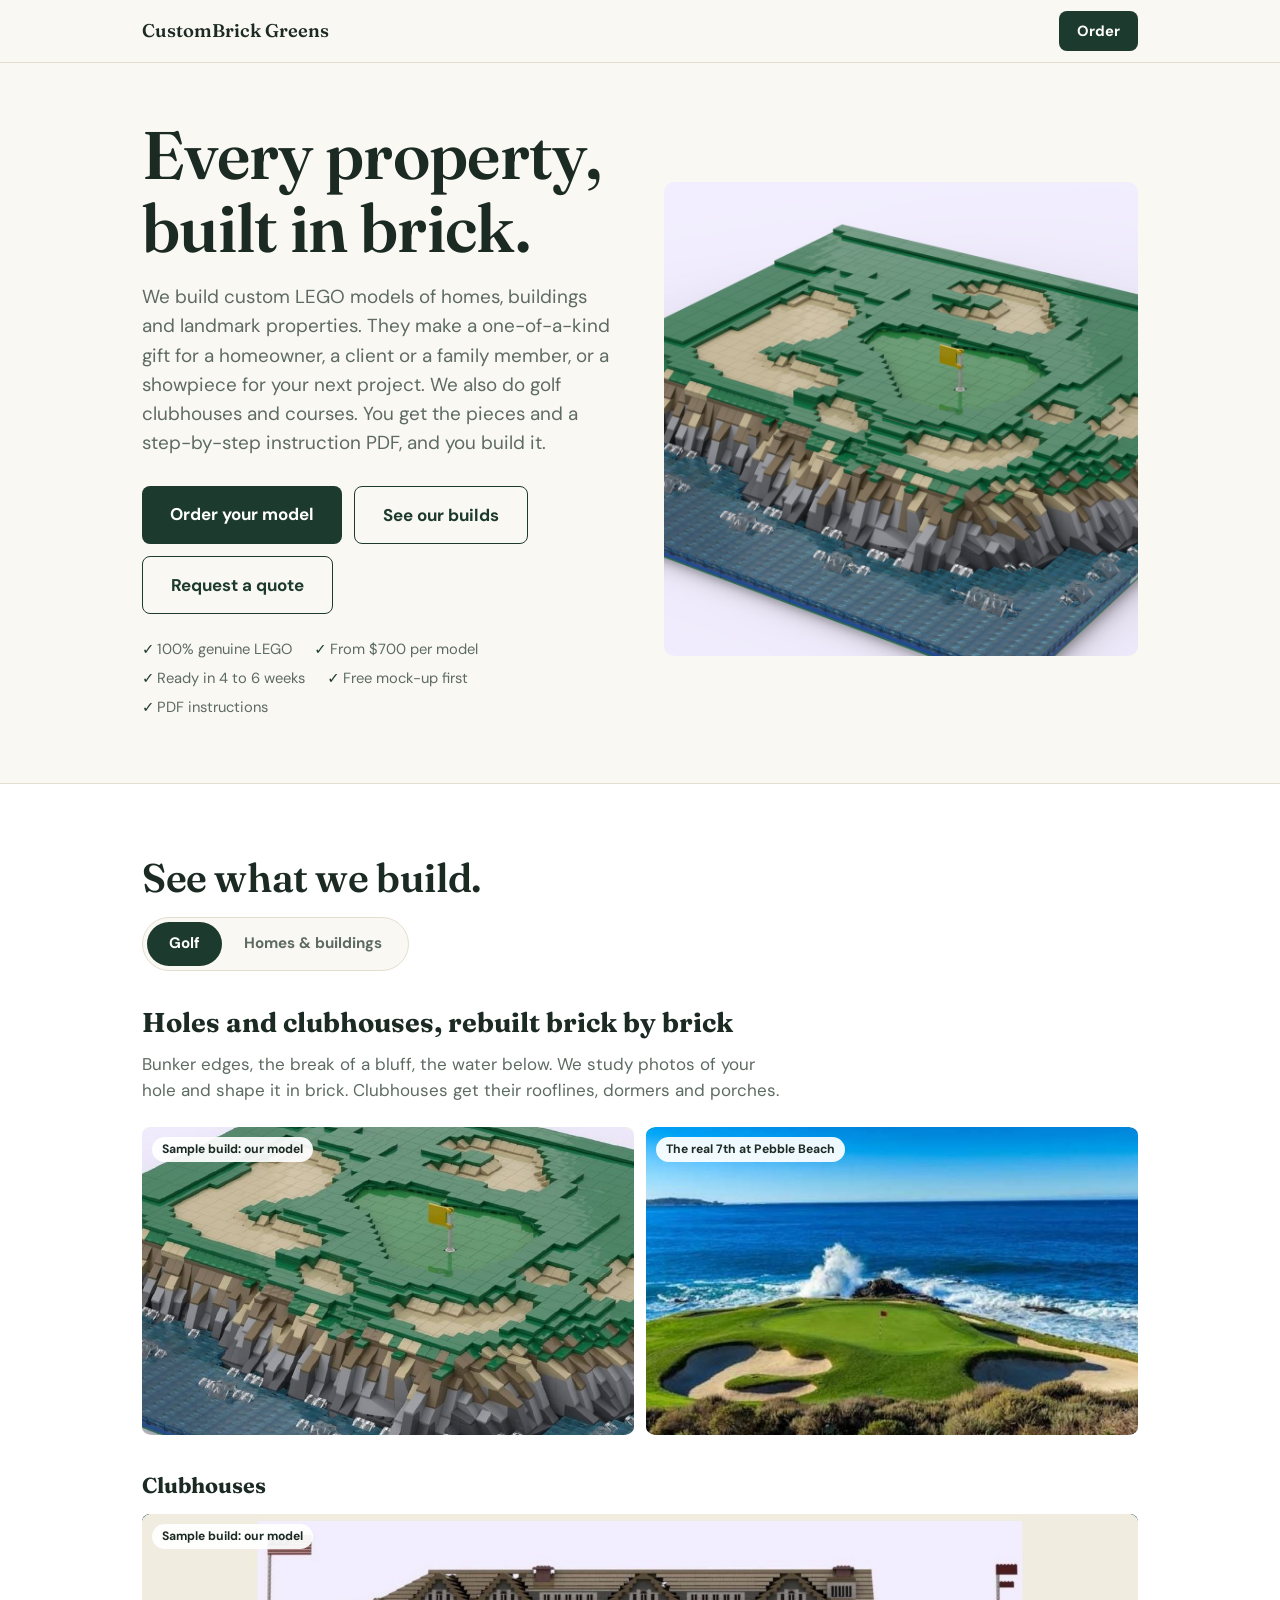
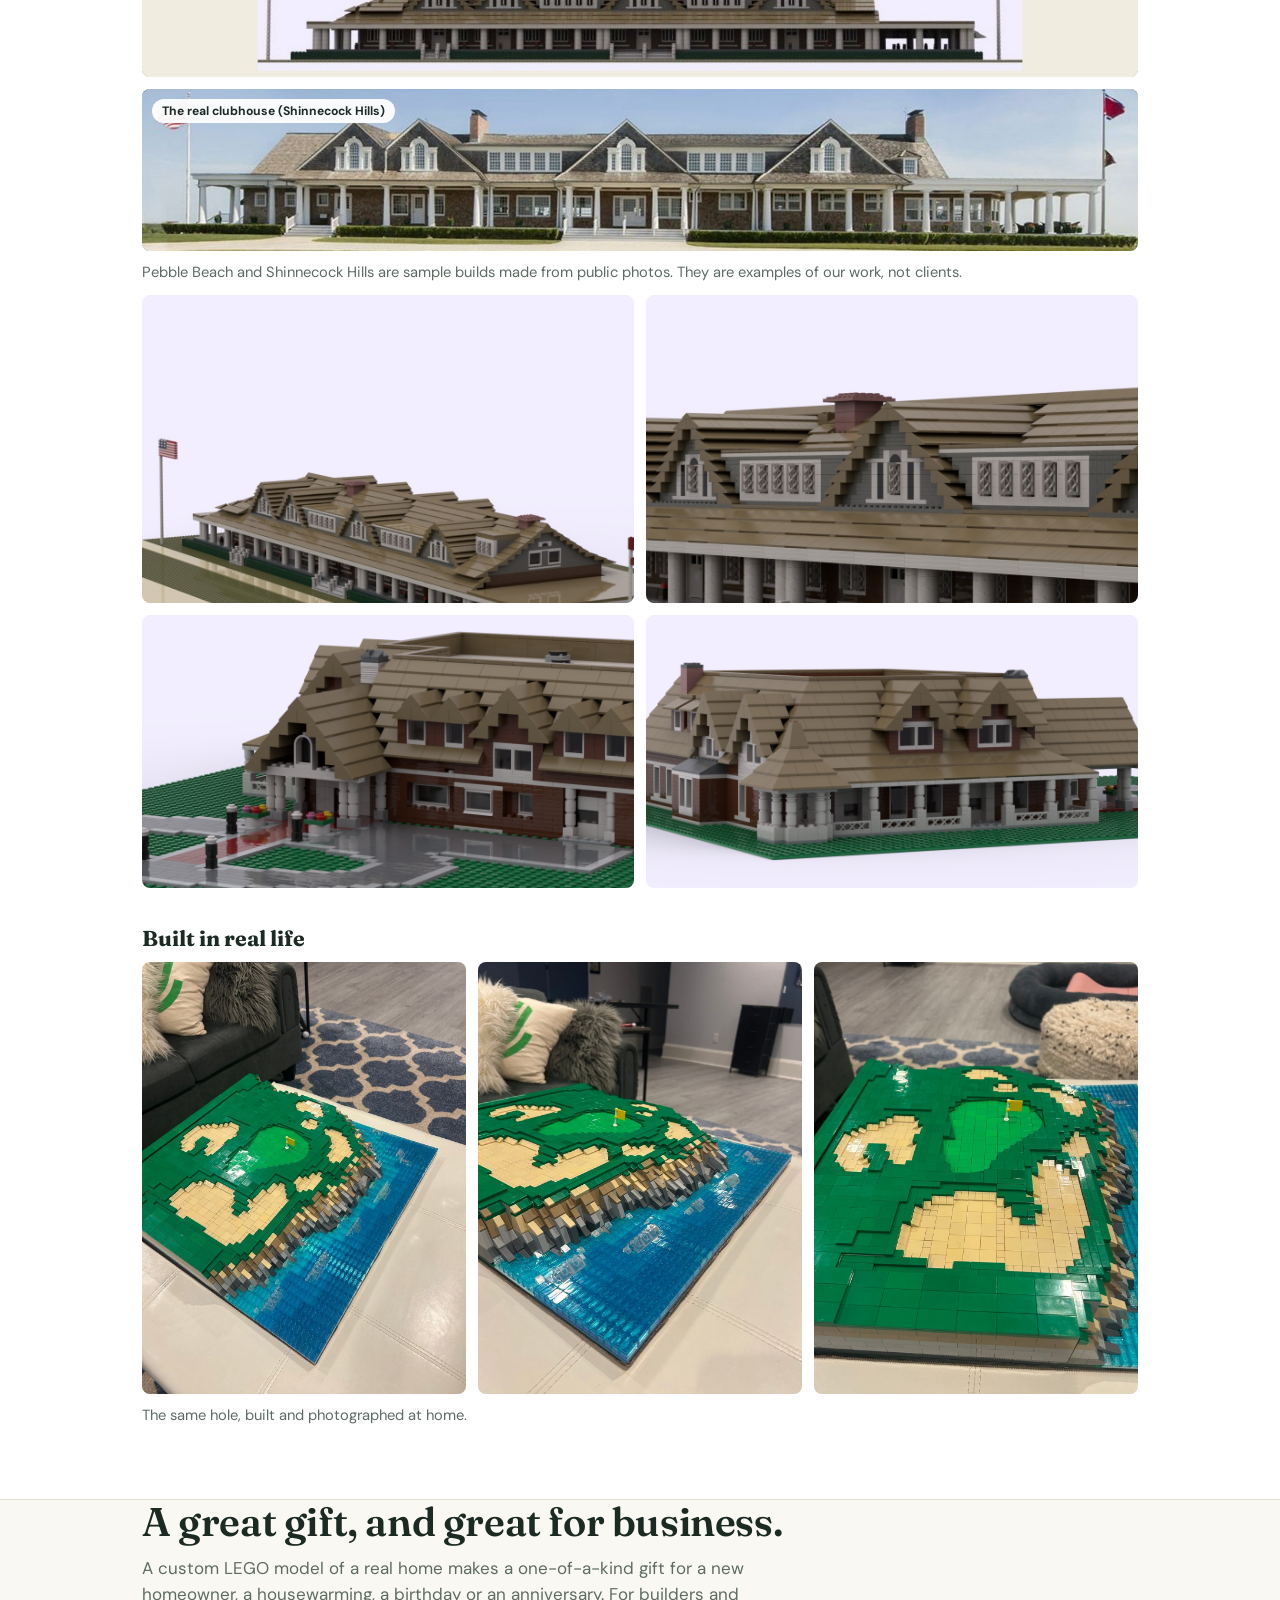
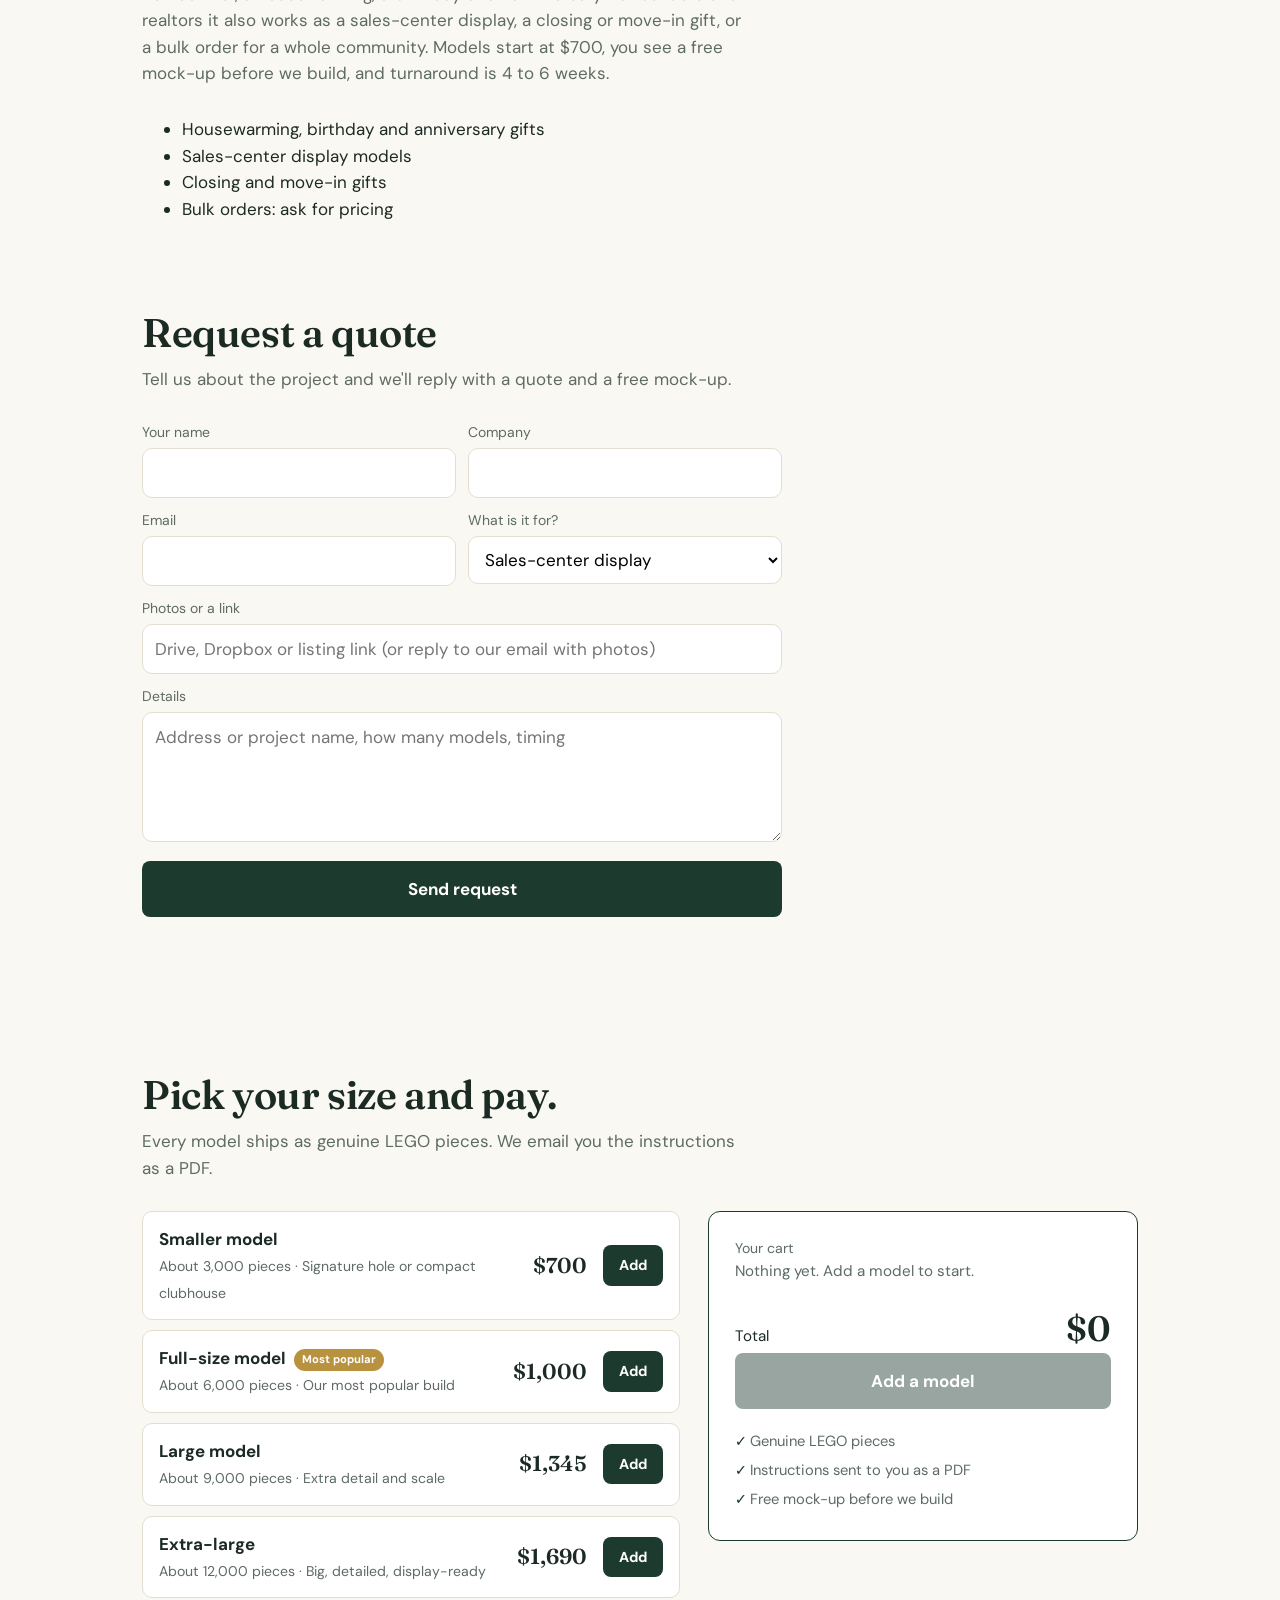
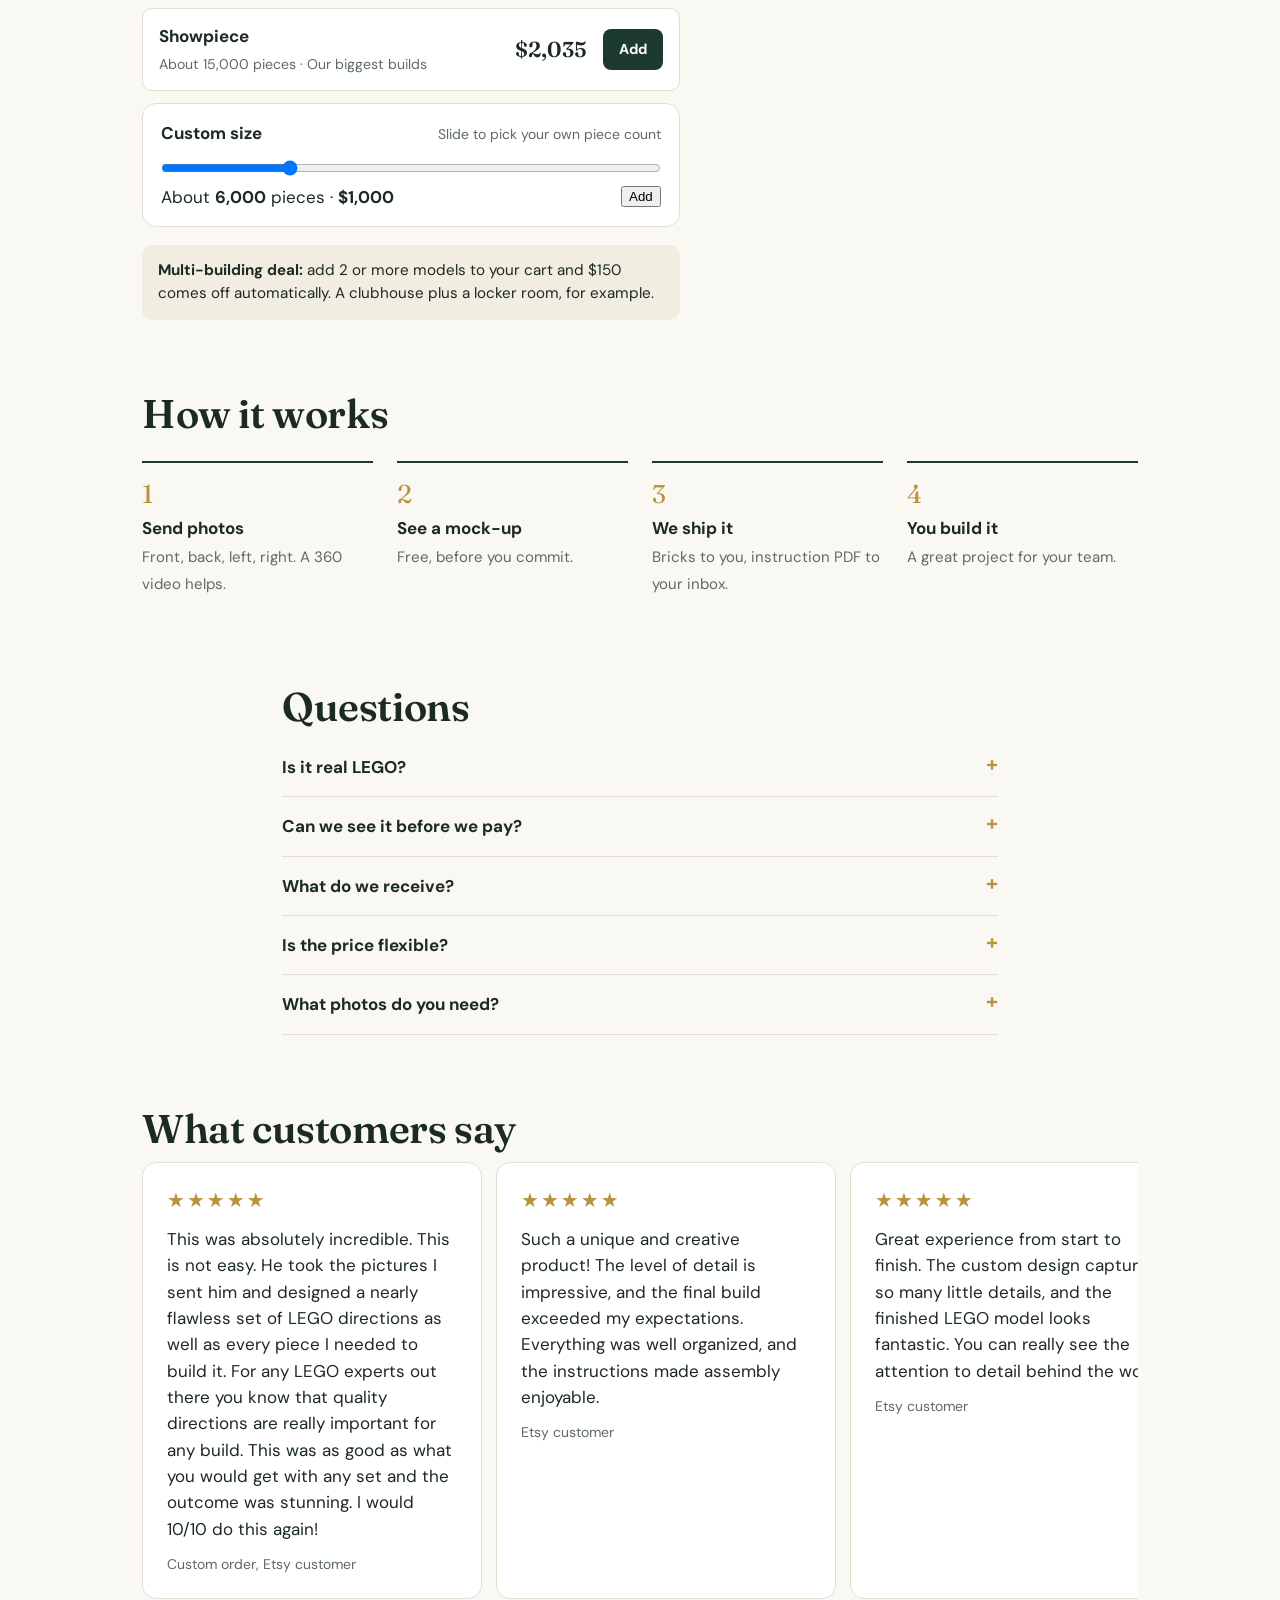
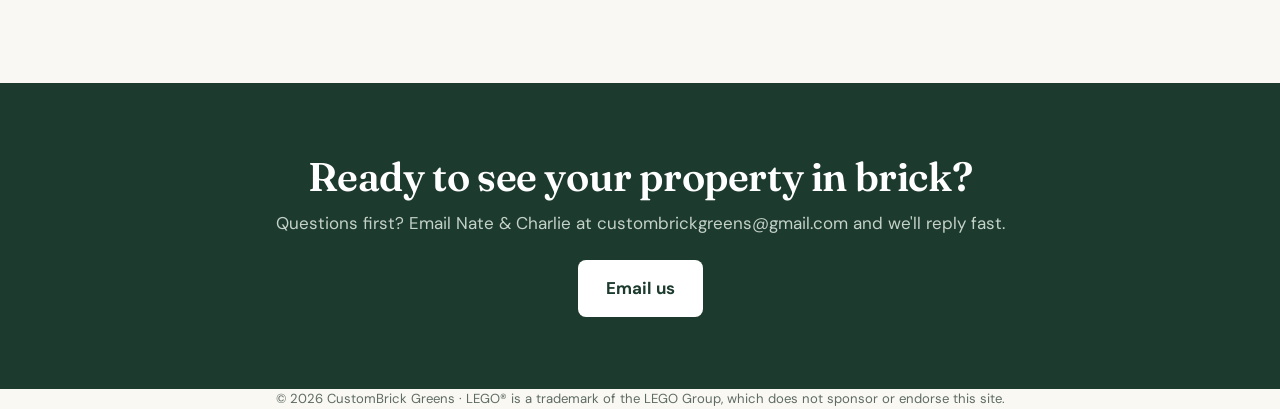
==== index.html @ a7ac0183 "Change reviews section layout from grid to flex" ====
<!DOCTYPE html>
<html lang="en">
<head>
<meta charset="utf-8">
<meta name="viewport" content="width=device-width, initial-scale=1">
<title>CustomBrick Greens | Custom LEGO models of homes, buildings and properties</title>
<meta name="description" content="Custom LEGO models of homes, buildings and clubhouses, a one-of-a-kind gift, and a standout for realtors, builders and clubs. Genuine LEGO, instruction PDF included, free mock-up first.">
<link rel="preconnect" href="https://fonts.googleapis.com">
<link rel="preconnect" href="https://fonts.gstatic.com" crossorigin>
<link href="https://fonts.googleapis.com/css2?family=DM+Sans:wght@400;500;700&family=Fraunces:opsz,wght@9..144,500;9..144,600&display=swap" rel="stylesheet">
<link rel="stylesheet" href="style.css">
</head>
<body>
<div id="deal"></div>

<header>
  <div class="wrap bar">
    <a class="logo" href="#" id="brand">CustomBrick Greens</a>
    <a class="btn" href="#order">Order</a>
  </div>
</header>

<section class="hero">
  <div class="wrap grid">
    <div>
      <h1>Every property, built in brick.</h1>
      <p>We build custom LEGO models of homes, buildings and landmark properties. They make a one-of-a-kind gift for a homeowner, a client or a family member, or a showpiece for your next project. We also do golf clubhouses and courses. You get the pieces and a step-by-step instruction PDF, and you build it.</p>
      <div class="row">
        <a class="btn" href="#order">Order your model</a>
        <a class="btn line" href="#work">See our builds</a>
        <a class="btn line" href="#quote">Request a quote</a>
      </div>
      <div class="checks"><span>100% genuine LEGO</span><span>From $700 per model</span><span>Ready in 4 to 6 weeks</span><span>Free mock-up first</span><span>PDF instructions</span></div>
    </div>
    <img src="pebble-7th-hero.jpg" alt="LEGO model of a coastal golf hole with bunkers, cliffs and ocean">
  </div>
</section>

<section class="work" id="work">
  <div class="wrap">
    <h2>See what we build.</h2>
    <div class="tabs" role="tablist">
      <button class="tab" role="tab" aria-selected="true" data-tab="golf">Golf</button>
      <button class="tab" role="tab" aria-selected="false" data-tab="homes">Homes &amp; buildings</button>
    </div>

    <div class="panel on" id="p-golf">
      <h3>Holes and clubhouses, rebuilt brick by brick</h3>
      <p class="lead">Bunker edges, the break of a bluff, the water below. We study photos of your hole and shape it in brick. Clubhouses get their rooflines, dormers and porches.</p>
      <div class="pair two">
        <figure><figcaption>Sample build: our model</figcaption><img src="pebble-7th-model.jpg" alt="Our LEGO model of the 7th hole at Pebble Beach"></figure>
        <figure><figcaption>The real 7th at Pebble Beach</figcaption><img src="pebble-7th-real.jpg" alt="The real 7th hole at Pebble Beach"></figure>
      </div>
      <h4 class="sub2">Clubhouses</h4>
      <div class="pair stack">
        <figure><figcaption>Sample build: our model</figcaption><img src="shinnecock-clubhouse-model.jpg" alt="Our LEGO model of the Shinnecock Hills clubhouse"></figure>
        <figure><figcaption>The real clubhouse (Shinnecock Hills)</figcaption><img src="shinnecock-clubhouse-real.jpg" alt="The real Shinnecock Hills clubhouse"></figure>
      </div>
      <p class="cap">Pebble Beach and Shinnecock Hills are sample builds made from public photos. They are examples of our work, not clients.</p>
      <div class="g2">
        <img src="clubhouse-model-1.jpg" alt="LEGO clubhouse model, angled view">
        <img src="clubhouse-model-closeup.jpg" alt="LEGO clubhouse model close-up of dormers and porch">
      </div>
      <div class="g2">
        <img src="canoe_brook1_3.png" alt="LEGO clubhouse model, front and entrance view" style="width:100%;height:auto;aspect-ratio:1080/600;object-fit:cover;object-position:50% 100%">
        <img src="canoe_brook1_2.png" alt="LEGO clubhouse model, side view with wraparound porch" style="width:100%;height:auto;aspect-ratio:1080/600;object-fit:cover;object-position:50% 87.5%">
      </div>
      <h4 class="sub2">Built in real life</h4>
      <div class="g3">
        <img src="golf-1.jpg" alt="The finished golf hole model, overhead view">
        <img src="golf-2.jpg" alt="The finished golf hole model, low angle over the cliffs and water">
        <img src="golf-3.jpg" alt="The finished golf hole model, looking over the green and bunkers">
      </div>
      <p class="cap">The same hole, built and photographed at home.</p>
    </div>

    <div class="panel" id="p-homes">
      <h3>The house, down to the shutters</h3>
      <p class="lead">Send photos of any real building: a family home, a lake house, an office. We match the roofline, the windows, the steps and the driveway.</p>
      <img class="wide" src="home-colonial-compare.jpg" alt="A real house on the left blending into our LEGO model of it on the right">
      <p class="cap">Real house on the left, our LEGO model on the right.</p>
      <div class="g2" style="margin-top:14px">
        <img src="house-render-1.jpg" alt="Design of a LEGO house" style="aspect-ratio:1/1">
        <img src="house-render-2.jpg" alt="Design of a LEGO house, front view" style="aspect-ratio:1/1">
      </div>
      <div class="pair" style="margin-top:12px"><figure><figcaption>Design vs. the real building</figcaption><img src="building-render-vs-real.jpg" alt="LEGO design of a brick building next to the real building" style="background:#fff"></figure></div>
      <h4 class="sub2">Finished builds</h4>
      <div class="g3">
        <img src="home-build-1.jpg" alt="Finished LEGO house model on a green baseplate">
        <img src="home-build-2.jpg" alt="LEGO house model from the driveway side">
        <img src="home-shingle-model.jpg" alt="Close-up of a LEGO house model with garage, stairs and railings" style="object-position:center 30%">
      </div>
      <p class="cap">Stairs, railings, garage doors, even the driveway.</p>
    </div>
  </div>
</section>

<section id="pros" style="padding-top:0">
  <div class="wrap">
    <h2>A great gift, and great for business.</h2>
    <p class="sub">A custom LEGO model of a real home makes a one-of-a-kind gift for a new homeowner, a housewarming, a birthday or an anniversary. For builders and realtors it also works as a sales-center display, a closing or move-in gift, or a bulk order for a whole community. Models start at $700, you see a free mock-up before we build, and turnaround is 4 to 6 weeks.</p>
    <ul class="perks">
      <li>Housewarming, birthday and anniversary gifts</li>
      <li>Sales-center display models</li>
      <li>Closing and move-in gifts</li>
      <li>Bulk orders: ask for pricing</li>
    </ul>
  </div>
</section>

<section id="quote" style="padding-top:0">
  <style>
    #quoteForm{max-width:640px;display:grid;gap:12px}
    #quoteForm .qr{display:grid;grid-template-columns:1fr 1fr;gap:12px}
    @media(max-width:560px){#quoteForm .qr{grid-template-columns:1fr}}
    #quoteForm label{display:block;font-size:14px;color:var(--mute);margin-bottom:4px}
    #quoteForm input,#quoteForm select,#quoteForm textarea{width:100%;box-sizing:border-box;font:inherit;padding:11px 12px;border:1px solid var(--line);border-radius:10px;background:#fff}
    #qMsg{margin:0;font-size:15px}
  </style>
  <div class="wrap">
    <h2>Request a quote</h2>
    <p class="sub">Tell us about the project and we'll reply with a quote and a free mock-up.</p>
    <form id="quoteForm">
      <input type="text" name="_honey" style="display:none" tabindex="-1" autocomplete="off">
      <div class="qr">
        <div><label for="qn">Your name</label><input id="qn" name="Name" required></div>
        <div><label for="qc">Company</label><input id="qc" name="Company"></div>
      </div>
      <div class="qr">
        <div><label for="qe">Email</label><input id="qe" name="Email" type="email" required></div>
        <div><label for="qu">What is it for?</label><select id="qu" name="Use"><option>Sales-center display</option><option>Closing or move-in gift</option><option>Bulk order</option><option>Gift</option><option>Other</option></select></div>
      </div>
      <div><label for="qp">Photos or a link</label><input id="qp" name="Photos or link" placeholder="Drive, Dropbox or listing link (or reply to our email with photos)"></div>
      <div><label for="qd">Details</label><textarea id="qd" name="Details" rows="4" placeholder="Address or project name, how many models, timing"></textarea></div>
      <button class="btn" type="submit" id="qBtn">Send request</button>
      <p id="qMsg" role="status"></p>
    </form>
  </div>
</section>

<section id="order">
  <div class="wrap">
    <h2>Pick your size and pay.</h2>
    <p class="sub">Every model ships as genuine LEGO pieces. We email you the instructions as a PDF.</p>
    <div class="order">
      <div>
        <div class="opts" id="opts"></div>
        <div id="customBox" style="display:none;margin-top:12px;border:1px solid var(--line);border-radius:14px;padding:16px 18px;background:#fff">
          <div style="display:flex;justify-content:space-between;align-items:baseline;gap:10px;flex-wrap:wrap"><b>Custom size</b><span style="color:var(--mute);font-size:14px">Slide to pick your own piece count</span></div>
          <input type="range" id="cRange" aria-label="Custom piece count" style="width:100%;margin:14px 0 6px">
          <div style="display:flex;justify-content:space-between;align-items:center;gap:10px;flex-wrap:wrap">
            <span>About <b id="cPcs"></b> pieces &middot; <b id="cPrice"></b></span>
            <button class="add" id="cAdd" data-add="0" type="button">Add</button>
          </div>
        </div>
        <noscript><p class="sub">Models start at $700 with a 4 to 6 week turnaround. <a href="#quote">Request a quote</a> or email custombrickgreens@gmail.com.</p></noscript>
        <div class="bundle" id="bundleNote"></div>
      </div>
      <div class="sum" id="cartPanel">
        <div class="lbl">Your cart</div>
        <p class="empty" id="empty">Nothing yet. Add a model to start.</p>
        <ul class="items" id="items"></ul>
        <div id="lines"></div>
        <div class="cl" style="margin-top:10px;align-items:baseline"><span>Total</span><span class="tot" id="sTot" style="margin:0">$0</span></div>
        <div class="nudge" id="nudge"></div>
        <a class="btn off" id="payBtn" href="#">Add a model</a>
        <ul class="perks">
          <li>Genuine LEGO pieces</li>
          <li>Instructions sent to you as a PDF</li>
          <li>Free mock-up before we build</li>
        </ul>
        <p class="invoice" id="invoice" style="display:none">Already have a quote from us? <a id="invLink" href="#">Pay your invoice</a></p>
      </div>
    </div>
  </div>
</section>

<section style="padding-top:0">
  <div class="wrap">
    <h2>How it works</h2>
    <ol class="steps">
      <li><b>Send photos</b><span>Front, back, left, right. A 360 video helps.</span></li>
      <li><b>See a mock-up</b><span>Free, before you commit.</span></li>
      <li><b>We ship it</b><span>Bricks to you, instruction PDF to your inbox.</span></li>
      <li><b>You build it</b><span>A great project for your team.</span></li>
    </ol>
  </div>
</section>

<section style="padding-top:0">
  <div class="wrap faq">
    <h2 style="margin-bottom:10px">Questions</h2>
    <details><summary>Is it real LEGO?</summary><p>Yes. All of our bricks are real, genuine LEGO.</p></details>
    <details><summary>Can we see it before we pay?</summary><p>Yes. Send us photos of the building and we'll put together a mock-up so you know what the model will look like.</p></details>
    <details><summary>What do we receive?</summary><p>The pieces, shipped to you, and a step-by-step instruction PDF sent to your email. Your team builds it. We're happy to send a sample instruction PDF first.</p></details>
    <details><summary>Is the price flexible?</summary><p>Somewhat. If you have a budget or want more than one building, just ask and we'll work with you.</p></details>
    <details><summary>What photos do you need?</summary><p>The building from the front, back, left and right, plus any other angles you like. A 360 video walking around the outside is great too.</p></details>
  </div>
</section>

<section id="reviews" style="padding-top:0;display:none">
  <div class="wrap">
    <div id="revs" style="display:flex;gap:14px;overflow-x:auto;scroll-snap-type:x mandatory;padding-bottom:12px;-webkit-overflow-scrolling:touch"></div>
  </div>
</section>

<section class="cta">
  <div class="wrap">
    <h2>Ready to see your property in brick?</h2>
    <p>Questions first? Email Nate &amp; Charlie at custombrickgreens@gmail.com and we'll reply fast.</p>
    <a class="btn" id="mailBtn" href="mailto:custombrickgreens@gmail.com?subject=Question%20about%20a%20model">Email us</a>
  </div>
</section>

<footer class="wrap">&copy; <span id="yr"></span> CustomBrick Greens &middot; LEGO&reg; is a trademark of the LEGO Group, which does not sponsor or endorse this site.</footer>

<div id="lb"><img alt=""></div>
<div id="mbar"><span id="mTxt"></span><a class="btn" href="#cartPanel">View cart</a></div>
<script src="config.js"></script>
<script>
(function(){
  var $=function(s){return document.querySelector(s)};
  var money=function(n){return "$"+n.toLocaleString("en-US")};
  $("#yr").textContent=new Date().getFullYear();
  $("#brand").textContent=CONFIG.brand;
  if(CONFIG.deal&&CONFIG.deal.enabled){var d=$("#deal");d.textContent=CONFIG.deal.text;d.style.display="block"}

  var mail=function(subject,body){
    return "mailto:"+CONFIG.email+"?cc="+encodeURIComponent(CONFIG.emailCc)+"&subject="+encodeURIComponent(subject)+"&body="+encodeURIComponent(body||"");
  };
  if(CONFIG.invoiceLink){$("#invoice").style.display="block";$("#invLink").href=CONFIG.invoiceLink}

  var cart=[];
  try{cart=JSON.parse(localStorage.getItem('bbgm_cart')||'[]').filter(function(i){return CONFIG.sizes[i]})}catch(e){cart=[]}
  var opts=$("#opts");
  opts.innerHTML=CONFIG.sizes.map(function(s,i){
    if(s.custom)return "";
    var p=s.salePrice?'<s>'+money(s.price)+'</s>'+money(s.salePrice):money(s.price);
    return '<div class="opt"><span><b>'+s.name+(s.popular?'<span class="tag">Most popular</span>':'')+'</b><small>About '+s.pieces.toLocaleString()+' pieces &middot; '+s.note+'</small></span><span class="p">'+p+'</span><button class="add" data-add="'+i+'">Add</button></div>';
  }).join("");

  var B=CONFIG.bundle||{enabled:false};
  $("#bundleNote").innerHTML=B.enabled?'<b>'+B.label+':</b> add '+B.minItems+' or more models to your cart and '+money(B.amountOff)+' comes off automatically. A clubhouse plus a locker room, for example.':'';
  if(!B.enabled)$("#bundleNote").style.display="none";

  function price(s){return s.salePrice||s.price}
  function calc(){
    var sub=0;cart.forEach(function(i){sub+=price(CONFIG.sizes[i])});
    var off=(B.enabled&&cart.length>=B.minItems)?B.amountOff:0;
    return {sub:sub,off:off,total:Math.max(sub-off,0)};
  }
  function render(){
    var c=calc(),n=cart.length;
    $("#empty").style.display=n?"none":"block";
    $("#items").innerHTML=cart.map(function(i,k){
      var s=CONFIG.sizes[i];
      return '<li><span>'+s.name+' <small style="color:var(--mute)">('+s.pieces.toLocaleString()+' pcs)</small></span><span>'+money(price(s))+' <button class="x" data-rm="'+k+'" aria-label="Remove">&times;</button></span></li>';
    }).join("");
    $("#lines").innerHTML=c.off?'<div class="cl"><span>Subtotal</span><span>'+money(c.sub)+'</span></div><div class="cl off"><span>'+B.label+'</span><span>&minus;'+money(c.off)+'</span></div>':"";
    $("#sTot").textContent=money(c.total);
    $("#mTxt").innerHTML=n+" item"+(n>1?"s":"")+" &middot; <b>"+money(c.total)+"</b>";
    $("#mbar").className=n?"show":"";
    var nu=$("#nudge");
    if(!B.enabled||!n){nu.style.display="none"}
    else{nu.style.display="block";
      if(c.off){nu.className="nudge on";nu.textContent="Deal applied: you save "+money(c.off)+"."}
      else{nu.className="nudge";nu.textContent="Add one more model and save "+money(B.amountOff)+"."}
    }
    try{localStorage.setItem('bbgm_cart',JSON.stringify(cart))}catch(e){}
    var b=$("#payBtn");
    if(!n){b.className="btn off";b.textContent="Add a model";b.href="#";return}
    b.className="btn";b.href="checkout.html";b.textContent="Checkout \u00b7 "+money(c.total);
  }
  document.addEventListener("click",function(e){
    var t=e.target.closest("[data-tab]");
    if(t){
      document.querySelectorAll(".tab").forEach(function(x){x.setAttribute("aria-selected",x===t?"true":"false")});
      document.querySelectorAll(".panel").forEach(function(p){p.classList.toggle("on",p.id==="p-"+t.getAttribute("data-tab"))});
    }
    var im=e.target.closest(".work img");
    if(im){var lb=$("#lb");lb.firstElementChild.src=im.src;lb.style.display="flex"}
    if(e.target.closest("#lb")){$("#lb").style.display="none"}
  });
  document.addEventListener("click",function(e){
    var a=e.target.closest("[data-add]"),r=e.target.closest("[data-rm]");
    if(a){cart.push(+a.getAttribute("data-add"));render()}
    if(r){cart.splice(+r.getAttribute("data-rm"),1);render()}
  });
  render();
  (function(){
    var R=CONFIG.reviews||[];if(!R.length)return;
    var esc=function(s){return String(s).replace(/&/g,"&amp;").replace(/</g,"&lt;")};
    $("#revs").innerHTML=R.map(function(r){
      return '<figure style="flex:0 0 min(340px,85%);scroll-snap-align:start;margin:0;background:#fff;border:1px solid var(--line);border-radius:14px;padding:22px 24px">'+
        '<div aria-label="'+r.stars+' out of 5 stars" style="color:var(--gold);letter-spacing:2px;font-size:20px">'+"\u2605".repeat(r.stars)+"\u2606".repeat(5-r.stars)+'</div>'+
        '<blockquote style="margin:10px 0 12px;font-size:17px;line-height:1.55">'+esc(r.text)+'</blockquote>'+
        '<figcaption style="color:var(--mute);font-size:14px">'+esc(r.who||"Customer")+'</figcaption></figure>'}).join("");
    $("#reviews .wrap").insertAdjacentHTML("afterbegin","<h2>What customers say</h2>");
    $("#reviews").style.display="block";
  })();
})();
</script>
<script>
(function(){
  var box=document.getElementById("customBox");if(!box||!CONFIG.addCustom)return;
  var r=document.getElementById("cRange"),c=CONFIG.custom;
  r.min=c.min;r.max=c.max;r.step=c.step;r.value=6000;
  function show(){var p=+r.value;document.getElementById("cPcs").textContent=p.toLocaleString("en-US");document.getElementById("cPrice").textContent="$"+CONFIG.customPrice(p).toLocaleString("en-US")}
  r.addEventListener("input",show);show();box.style.display="block";
  document.getElementById("cAdd").addEventListener("click",function(){this.setAttribute("data-add",CONFIG.addCustom(+r.value))});
})();
</script>
<script>
(function(){
  var f=document.getElementById("quoteForm");if(!f)return;
  var b=document.getElementById("qBtn"),m=document.getElementById("qMsg"),MAIL="custombrickgreens@gmail.com";
  f.addEventListener("submit",function(e){
    e.preventDefault();
    var fd=new FormData(f);if(fd.get("_honey"))return;fd.delete("_honey");
    var o={access_key:CONFIG.formKey,from_name:"CustomBrick Greens quote request",subject:"Quote request: "+(fd.get("Company")||fd.get("Name"))};
    fd.forEach(function(val,k){o[k]=val});
    var fail=function(){m.innerHTML='We could not send that automatically. Please email <a href="mailto:'+MAIL+'">'+MAIL+'</a> instead.';b.disabled=false;b.textContent="Send request"};
    b.disabled=true;b.textContent="Sending...";m.textContent="";
    if(!CONFIG.formKey){fail();return}
    fetch("https://api.web3forms.com/submit",{method:"POST",headers:{"Content-Type":"application/json",Accept:"application/json"},body:JSON.stringify(o)})
      .then(function(r){return r.json()})
      .then(function(d){if(d&&d.success===true){f.reset();b.disabled=false;b.textContent="Send request";m.textContent="Thanks. We got your request and will reply soon. Please check your spam or junk folder in case our reply lands there."}else fail()})
      .catch(fail);
  });
})();
</script>
</body>
</html>
---- style.css ----
:root{--green:#1d3a2e;--ink:#1c2a24;--mute:#5d6b63;--bg:#faf8f3;--line:#e4ded0;--gold:#b8923f}
*{box-sizing:border-box}
html{scroll-behavior:smooth}
body{margin:0;font-family:'DM Sans',system-ui,sans-serif;color:var(--ink);background:var(--bg);line-height:1.55;font-size:17px}
h1,h2{font-family:'Fraunces',Georgia,serif;font-weight:600;line-height:1.08;margin:0;letter-spacing:-.01em}
img{max-width:100%;display:block}
.wrap{max-width:1040px;margin:0 auto;padding:0 22px}
.btn{display:inline-block;background:var(--green);color:#fff;font:inherit;font-weight:700;padding:15px 28px;border-radius:8px;text-decoration:none;border:0;cursor:pointer;text-align:center}
.btn:hover{background:#102a1f}
.btn.line{background:transparent;color:var(--green);border:1.5px solid var(--green)}
.btn.line:hover{background:rgba(29,58,46,.06)}
section{padding:72px 0}
h2{font-size:clamp(1.8rem,4vw,2.5rem);margin-bottom:12px}
.sub{color:var(--mute);margin:0 0 30px;max-width:36em}

#deal{display:none;background:var(--green);color:#fff;text-align:center;padding:9px 14px;font-size:.92rem;font-weight:500}

header{border-bottom:1px solid var(--line);background:var(--bg)}
.bar{display:flex;align-items:center;justify-content:space-between;height:62px}
.logo{font-family:'Fraunces',serif;font-weight:600;font-size:1.15rem;text-decoration:none;color:var(--ink)}
.bar .btn{padding:9px 18px;font-size:.92rem}

/* hero */
.hero{padding:56px 0 64px}
.hero .grid{display:grid;grid-template-columns:1fr 1fr;gap:48px;align-items:center}
.hero h1{font-size:clamp(2.6rem,5.6vw,4.2rem);margin-bottom:18px}
.hero p{font-size:1.18rem;color:var(--mute);margin:0 0 28px;max-width:26em}
.hero .row{display:flex;gap:12px;flex-wrap:wrap}
.hero img{border-radius:10px;width:100%;aspect-ratio:1/1;object-fit:cover}
.checks{display:flex;gap:6px 22px;flex-wrap:wrap;margin-top:24px;font-size:.92rem;color:var(--mute)}
.checks span:before{content:"\2713\00a0";color:var(--green);font-weight:700}
@media(max-width:820px){.hero .grid{grid-template-columns:1fr;gap:30px}.hero img{aspect-ratio:4/3}}

/* work tabs */
.work{background:#fff;border-top:1px solid var(--line);border-bottom:1px solid var(--line)}
.tabs{display:inline-flex;background:var(--bg);border:1.5px solid var(--line);border-radius:999px;padding:4px;margin:6px 0 30px}
.tab{border:0;background:none;font:inherit;font-weight:700;font-size:.95rem;padding:10px 22px;border-radius:999px;cursor:pointer;color:var(--mute)}
.tab[aria-selected="true"]{background:var(--green);color:#fff}
.panel{display:none}.panel.on{display:block}
.panel h3{font-family:'Fraunces',serif;font-size:1.7rem;margin:0 0 8px}
.panel .lead{color:var(--mute);margin:0 0 24px;max-width:38em}
.g3{display:grid;grid-template-columns:repeat(3,1fr);gap:12px}
.g3 img{width:100%;aspect-ratio:3/4;object-fit:cover;border-radius:8px}
.g2{display:grid;grid-template-columns:1fr 1fr;gap:12px;margin-top:12px}
.g2 img{width:100%;aspect-ratio:16/10;object-fit:cover;border-radius:8px}
.wide{width:100%;border-radius:8px}
.pair{display:grid;gap:12px;margin-top:12px}
.pair.two{grid-template-columns:1fr 1fr}
.pair figure{margin:0;position:relative}
.pair img{width:100%;border-radius:8px;display:block}
.pair.two img{aspect-ratio:16/10;object-fit:cover}
.pair figcaption{position:absolute;left:10px;top:10px;background:rgba(255,255,255,.93);font-size:.76rem;font-weight:700;padding:3px 10px;border-radius:999px}
.pair.stack img{background:#f1ede1}
@media(max-width:700px){.pair.two{grid-template-columns:1fr}}
.sub2{margin:34px 0 6px;font-family:'Fraunces',serif;font-size:1.35rem}
.cap{margin:10px 0 0;color:var(--mute);font-size:.92rem}
@media(max-width:700px){.g3{grid-template-columns:1fr 1fr}.g3 img:nth-child(3){display:none}.g2{grid-template-columns:1fr}}
.work img{cursor:zoom-in}
#lb{position:fixed;inset:0;background:rgba(0,0,0,.88);display:none;align-items:center;justify-content:center;z-index:60;cursor:zoom-out;padding:18px}
#lb img{max-height:94vh;border-radius:8px}

/* order */
.order{display:grid;grid-template-columns:1.25fr 1fr;gap:28px;align-items:start}
@media(max-width:820px){.order{grid-template-columns:1fr}}
.opts{display:grid;gap:10px}
.opt{display:grid;grid-template-columns:1fr auto auto;gap:16px;align-items:center;background:#fff;border:1.5px solid var(--line);border-radius:10px;padding:14px 16px}
.opt .add{background:var(--green);color:#fff;border:0;border-radius:8px;font:inherit;font-weight:700;font-size:.9rem;padding:9px 16px;cursor:pointer}
.opt .add:hover{background:#102a1f}
@media(max-width:520px){.opt{grid-template-columns:1fr auto}.opt .add{grid-column:1/-1}}
.items{list-style:none;padding:0;margin:0 0 14px;display:grid;gap:8px}
.items li{display:flex;justify-content:space-between;gap:10px;align-items:center;font-size:.95rem;border-bottom:1px solid var(--line);padding-bottom:8px}
.items .x{background:none;border:0;color:var(--mute);cursor:pointer;font-size:1.1rem;padding:0 4px}
.items .x:hover{color:#a33}
.cl{display:flex;justify-content:space-between;font-size:.95rem;margin:4px 0}
.cl.off{color:#1b7a43;font-weight:700}
.empty{color:var(--mute);font-size:.95rem;margin:0 0 14px}
.nudge{background:#f1ede1;border-radius:8px;padding:10px 12px;font-size:.88rem;margin:12px 0}
.nudge.on{background:#e3f1e8;color:#14562f;font-weight:700}
.btn.off{opacity:.45;pointer-events:none}
.opt b{display:block}
.opt small{color:var(--mute);font-size:.88rem}
.opt .p{font-family:'Fraunces',serif;font-weight:600;font-size:1.35rem;white-space:nowrap}
.opt .p s{font-family:'DM Sans',sans-serif;font-weight:400;color:#99a39c;font-size:.95rem;margin-right:6px}
.tag{display:inline-block;background:var(--gold);color:#fff;font-size:.7rem;font-weight:700;padding:2px 8px;border-radius:999px;margin-left:8px;vertical-align:middle}
.sum{background:#fff;border:1.5px solid var(--green);border-radius:12px;padding:26px;position:sticky;top:20px}
.sum .lbl{color:var(--mute);font-size:.88rem}
.sum .name{font-weight:700;font-size:1.1rem;margin:2px 0 14px}
.sum .tot{font-family:'Fraunces',serif;font-weight:600;font-size:2.2rem;line-height:1}
.sum .btn{width:100%}
.sum .perks{list-style:none;padding:0;margin:18px 0 0;font-size:.92rem;color:var(--mute)}
.sum .perks li{padding:3px 0}
.sum .perks li:before{content:"\2713\00a0";color:var(--green);font-weight:700}
.bundle{margin-top:18px;font-size:.95rem;color:var(--ink);background:#f1ede1;border-radius:10px;padding:14px 16px}
.bundle a{color:var(--green);font-weight:700}
.invoice{margin-top:14px;font-size:.92rem;color:var(--mute)}
.invoice a{color:var(--green);font-weight:700}

/* steps + faq */
.steps{display:grid;grid-template-columns:repeat(4,1fr);gap:24px;margin-top:26px;padding:0;list-style:none;counter-reset:s}
.steps li{counter-increment:s;border-top:2px solid var(--green);padding-top:12px}
.steps li:before{content:counter(s);display:block;font-family:'Fraunces',serif;font-size:1.6rem;color:var(--gold)}
.steps b{display:block;margin-bottom:2px}
.steps span{color:var(--mute);font-size:.94rem}
@media(max-width:760px){.steps{grid-template-columns:1fr 1fr}}
details{border-bottom:1px solid var(--line);padding:16px 0}
details summary{cursor:pointer;font-weight:700;list-style:none;display:flex;justify-content:space-between;gap:12px}
details summary:after{content:"+";color:var(--gold);font-size:1.3rem;line-height:1}
details[open] summary:after{content:"\2212"}
details p{margin:10px 0 0;color:var(--mute);max-width:44em}
.faq{max-width:760px}

.cta{background:var(--green);color:#fff;text-align:center}
.cta h2{color:#fff}
.cta p{color:#c4d2c9;margin:0 auto 24px}
.cta .btn{background:#fff;color:var(--green)}
.cta .btn:hover{background:#efe9d8}
#mbar{display:none}
@media(max-width:820px){#mbar{position:fixed;left:0;right:0;bottom:0;z-index:30;background:#fff;border-top:1px solid var(--line);padding:10px 16px;display:none;align-items:center;justify-content:space-between;gap:12px;box-shadow:0 -6px 18px rgba(0,0,0,.08)}
#mbar.show{display:flex}#mbar b{font-family:'Fraunces',serif;font-size:1.3rem}#mbar .btn{padding:11px 20px}
.sum{position:static}body{padding-bottom:70px}}
footer{padding:26px 0;color:var(--mute);font-size:.82rem;text-align:center}

/* checkout */
.co{display:grid;grid-template-columns:1.2fr 1fr;gap:34px;align-items:start;padding:44px 0 80px}
@media(max-width:820px){.co{grid-template-columns:1fr}}
.co h1{font-size:clamp(2rem,4vw,2.6rem);margin-bottom:6px}
.co .back{display:inline-block;margin-bottom:18px;color:var(--mute);text-decoration:none;font-size:.92rem}
.form label{display:block;font-weight:500;font-size:.88rem;margin:14px 0 6px}
.form input,.form textarea,.form select{width:100%;padding:12px 14px;border:1px solid var(--line);border-radius:8px;font:inherit;background:#fff}
.form input:focus,.form textarea:focus{outline:2px solid var(--green);outline-offset:0}
.form .r2{display:grid;grid-template-columns:1fr 1fr;gap:12px}
.form .r3{display:grid;grid-template-columns:2fr 1fr 1fr;gap:12px}
@media(max-width:560px){.form .r2,.form .r3{grid-template-columns:1fr}}
.form h2{font-size:1.25rem;margin:26px 0 0}
.box{background:#fff;border:1.5px solid var(--green);border-radius:12px;padding:24px;position:sticky;top:20px}
.paynote{background:#f1ede1;border-radius:8px;padding:12px 14px;font-size:.92rem;margin:14px 0}
.paynote b{font-family:'Fraunces',serif;font-size:1.15rem}
.pdf{display:flex;gap:10px;background:#e3f1e8;color:#14562f;border-radius:8px;padding:12px 14px;font-size:.92rem;margin-top:16px}
.done{text-align:center;padding:70px 0}
.done h1{margin-bottom:10px}
.err{background:#fdeaea;color:#8a2020;border-radius:8px;padding:12px 14px;font-size:.92rem;margin-top:14px;display:none}
.err a{color:inherit;font-weight:700}
.pc{display:flex!important;gap:12px;align-items:flex-start;background:#fff;border:1.5px solid var(--line);border-radius:10px;padding:14px 16px;margin:10px 0 0!important;cursor:pointer}
.pc:has(input:checked){border-color:var(--green);box-shadow:0 0 0 1px var(--green)}
.pc input{width:18px!important;height:18px;margin-top:3px;accent-color:var(--green);padding:0!important}
.pc b{display:block;font-weight:700}.pc small{color:var(--mute);font-size:.88rem}
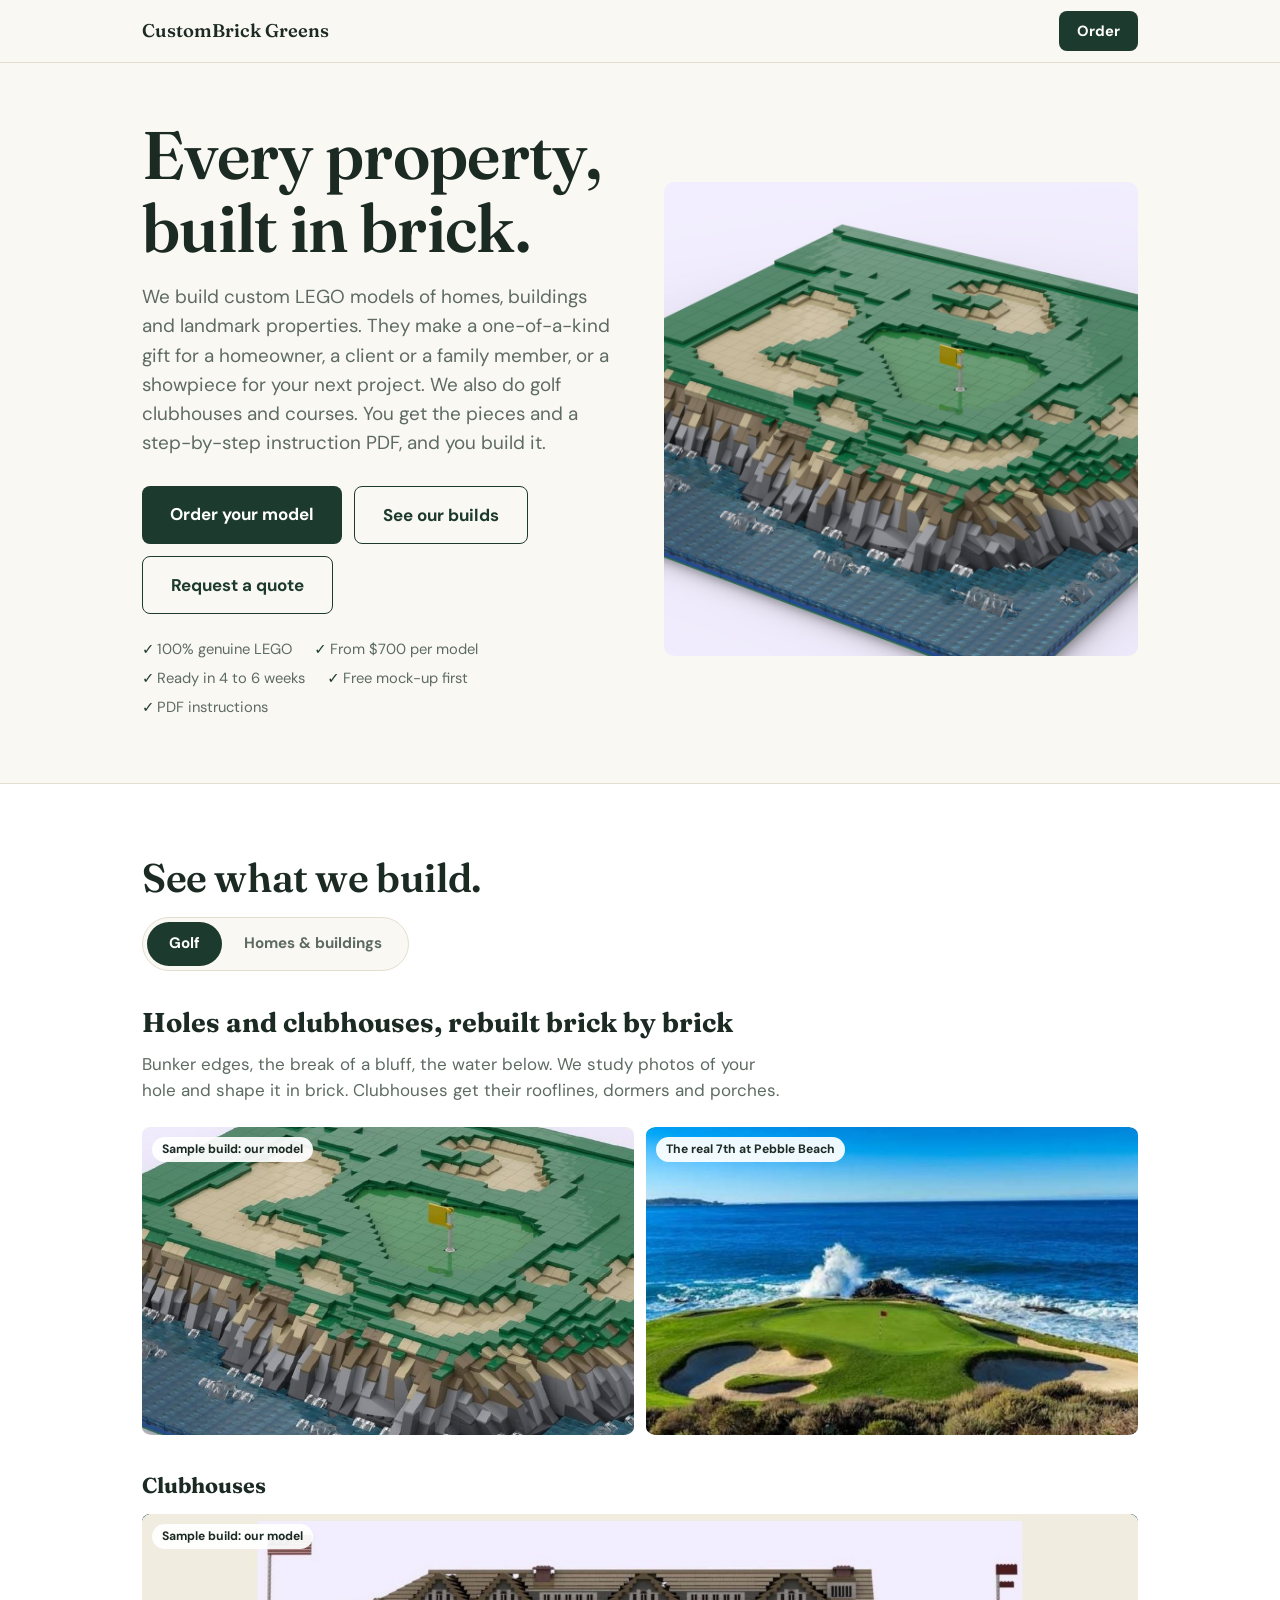
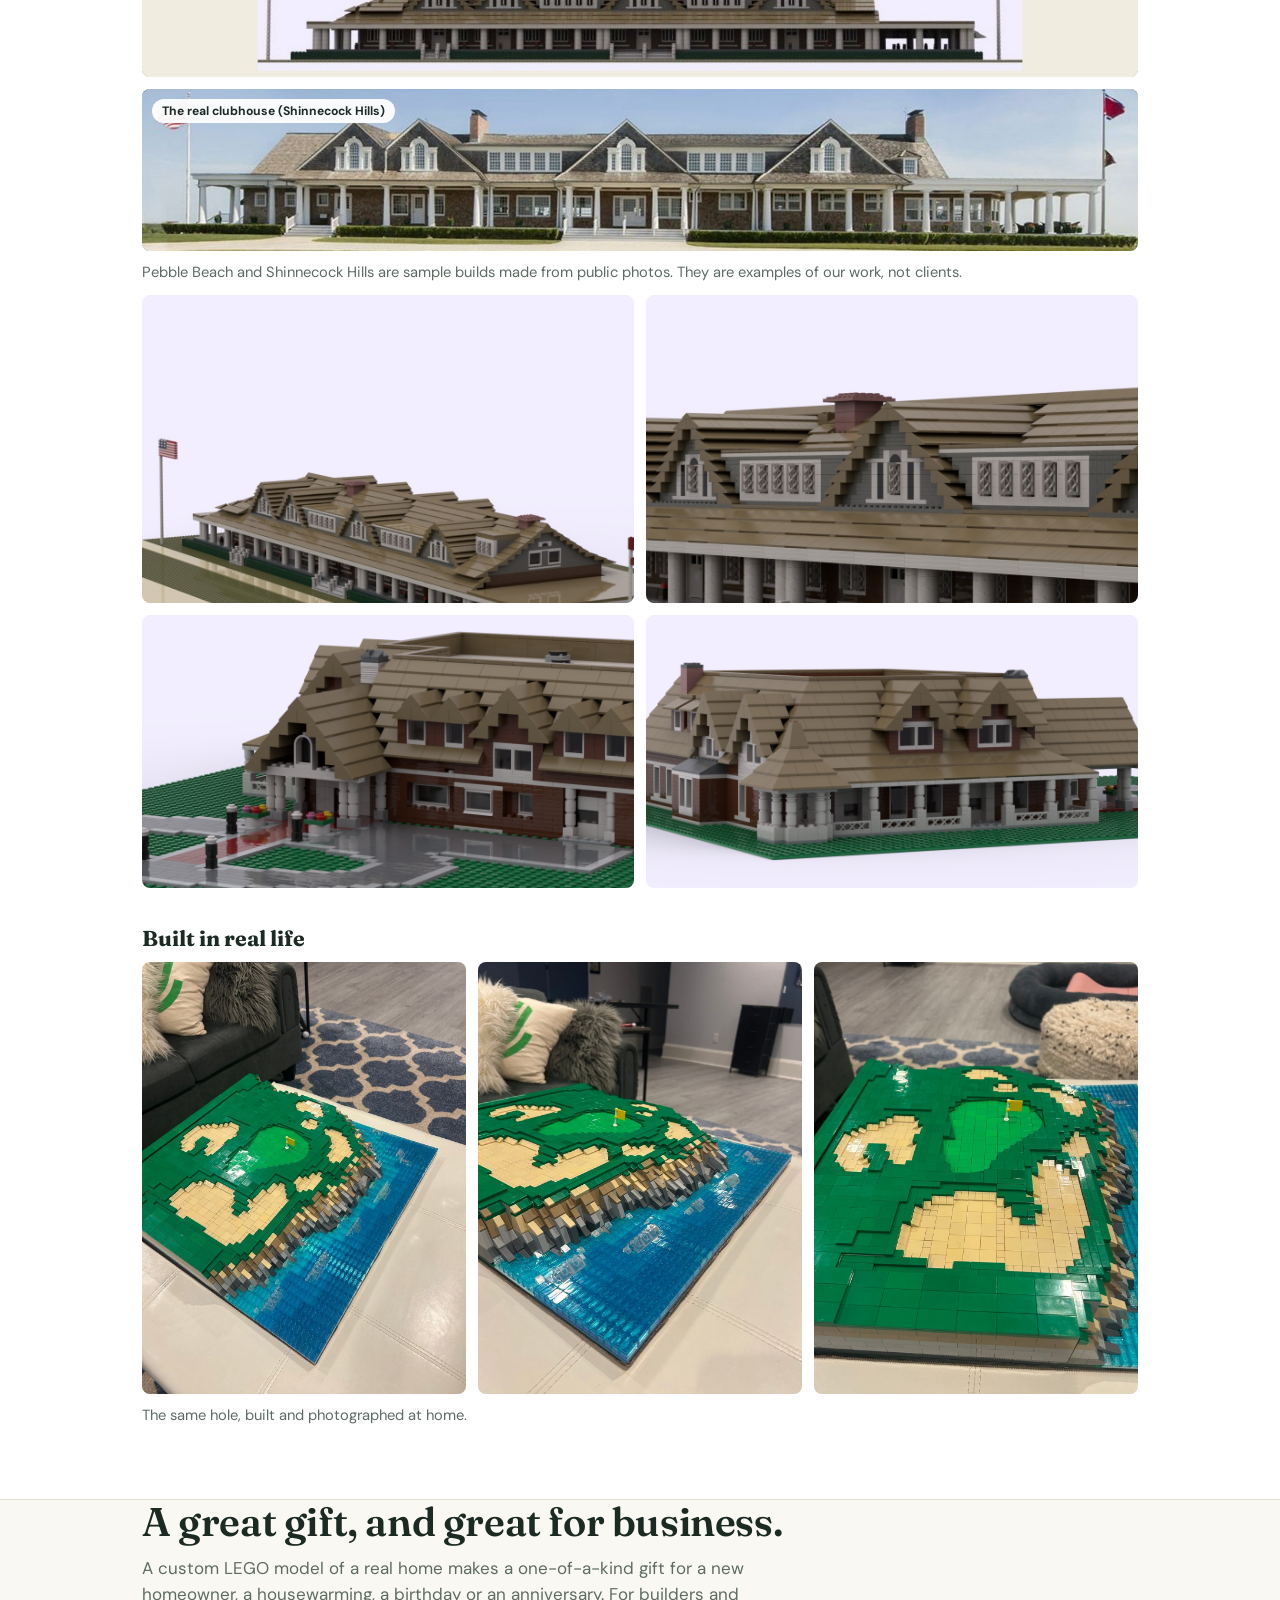
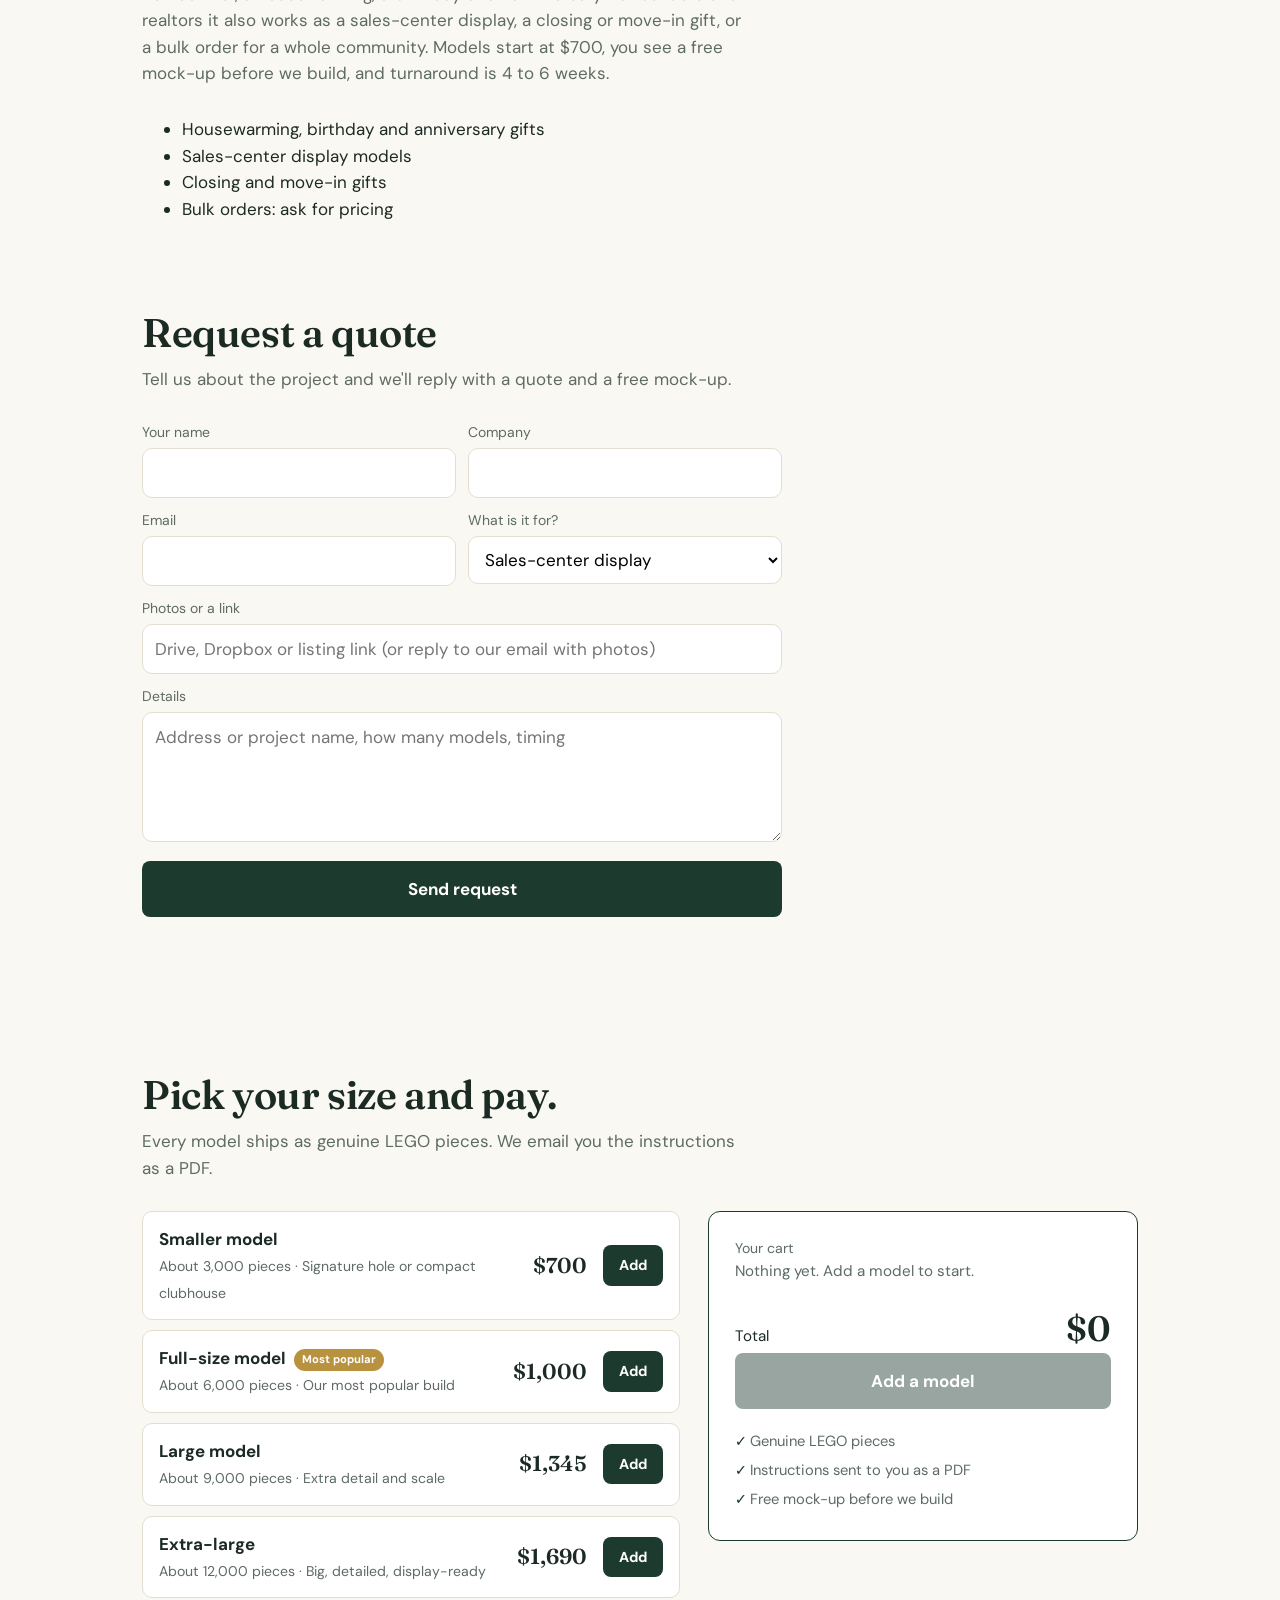
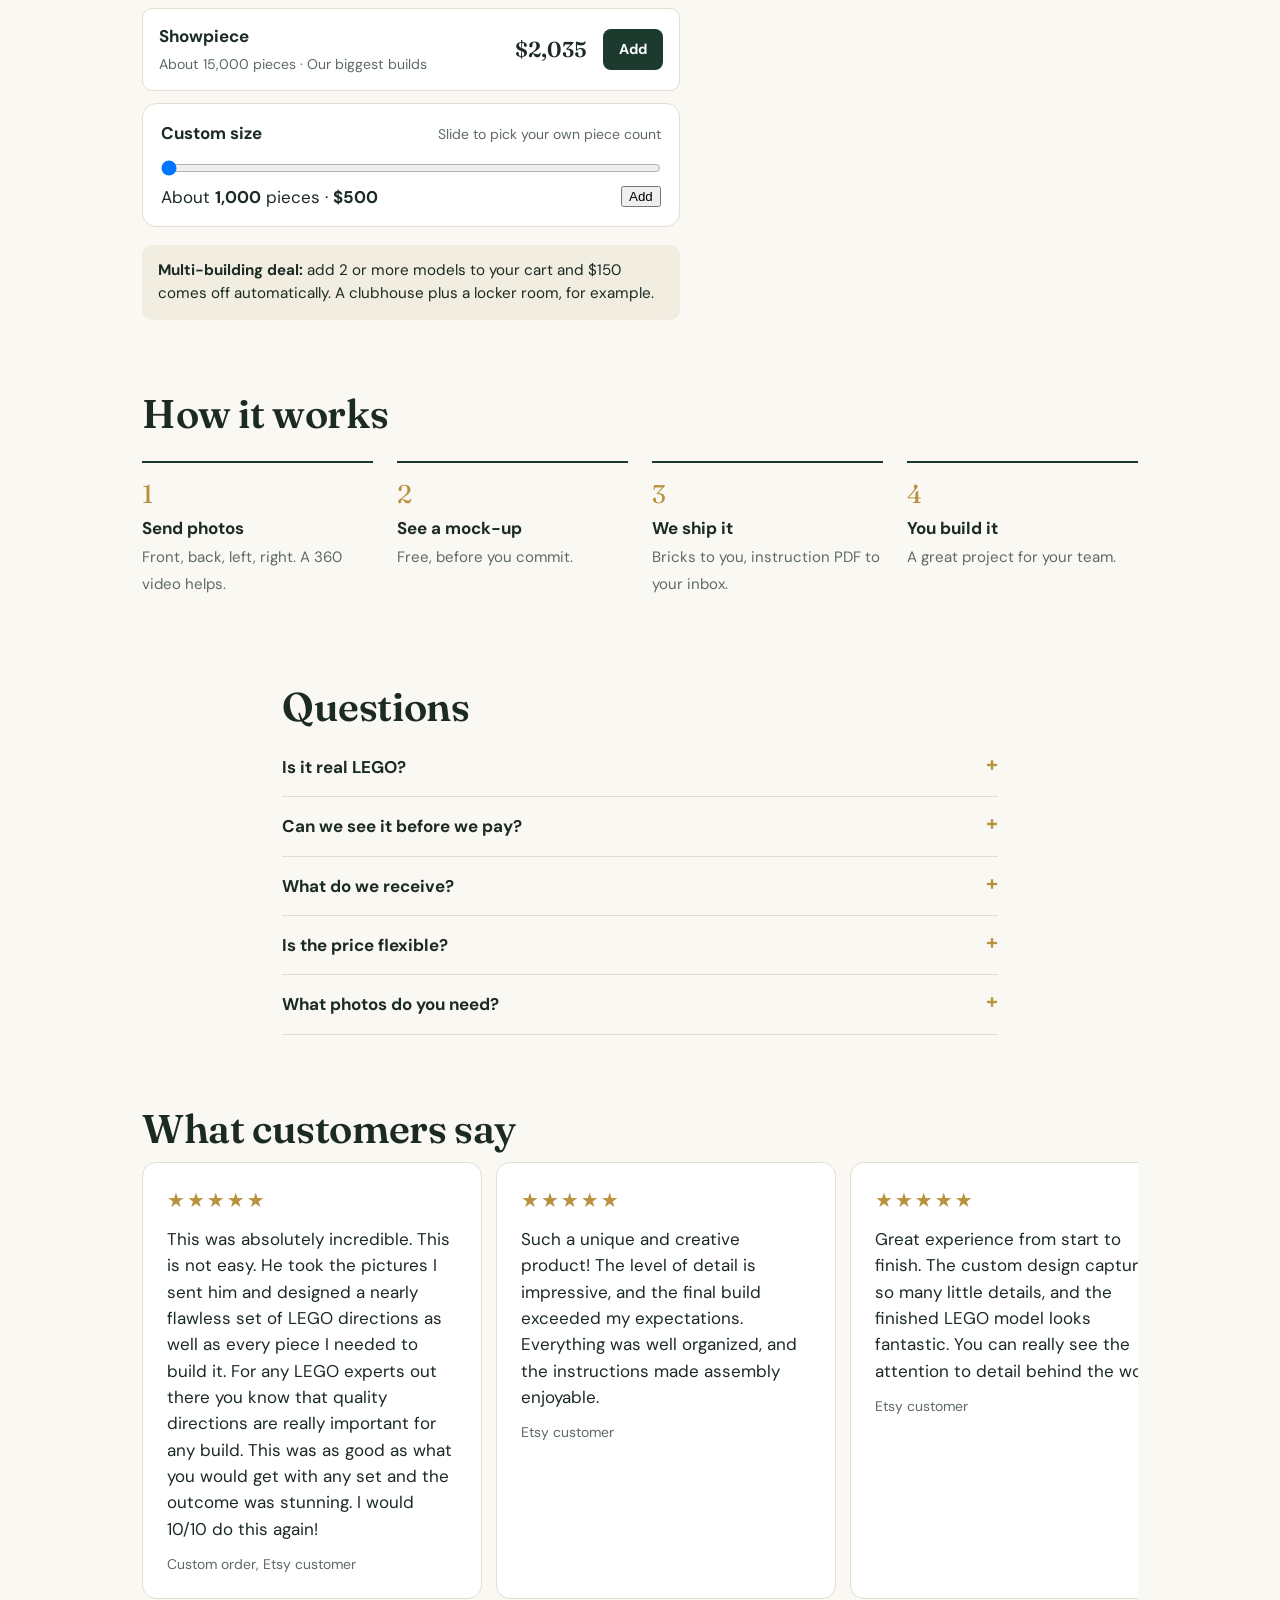
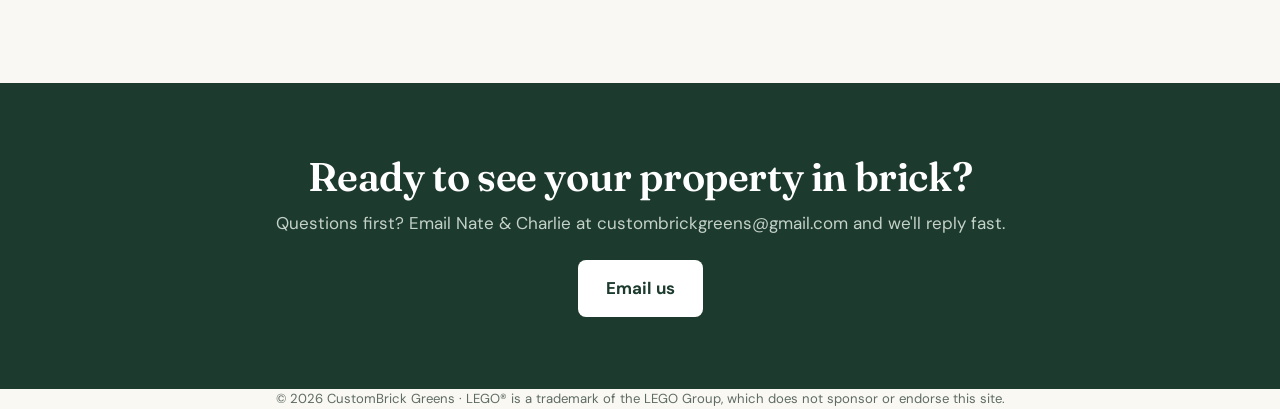
==== commit f680020d: "Change default range input value to c.start Updated the default value of the range input to use 'c.s" ====
--- a/index.html
+++ b/index.html
@@ -304,7 +304,7 @@
 (function(){
   var box=document.getElementById("customBox");if(!box||!CONFIG.addCustom)return;
   var r=document.getElementById("cRange"),c=CONFIG.custom;
-  r.min=c.min;r.max=c.max;r.step=c.step;r.value=6000;
+  r.min=c.min;r.max=c.max;r.step=c.step;r.value=c.start||6000;
   function show(){var p=+r.value;document.getElementById("cPcs").textContent=p.toLocaleString("en-US");document.getElementById("cPrice").textContent="$"+CONFIG.customPrice(p).toLocaleString("en-US")}
   r.addEventListener("input",show);show();box.style.display="block";
   document.getElementById("cAdd").addEventListener("click",function(){this.setAttribute("data-add",CONFIG.addCustom(+r.value))});
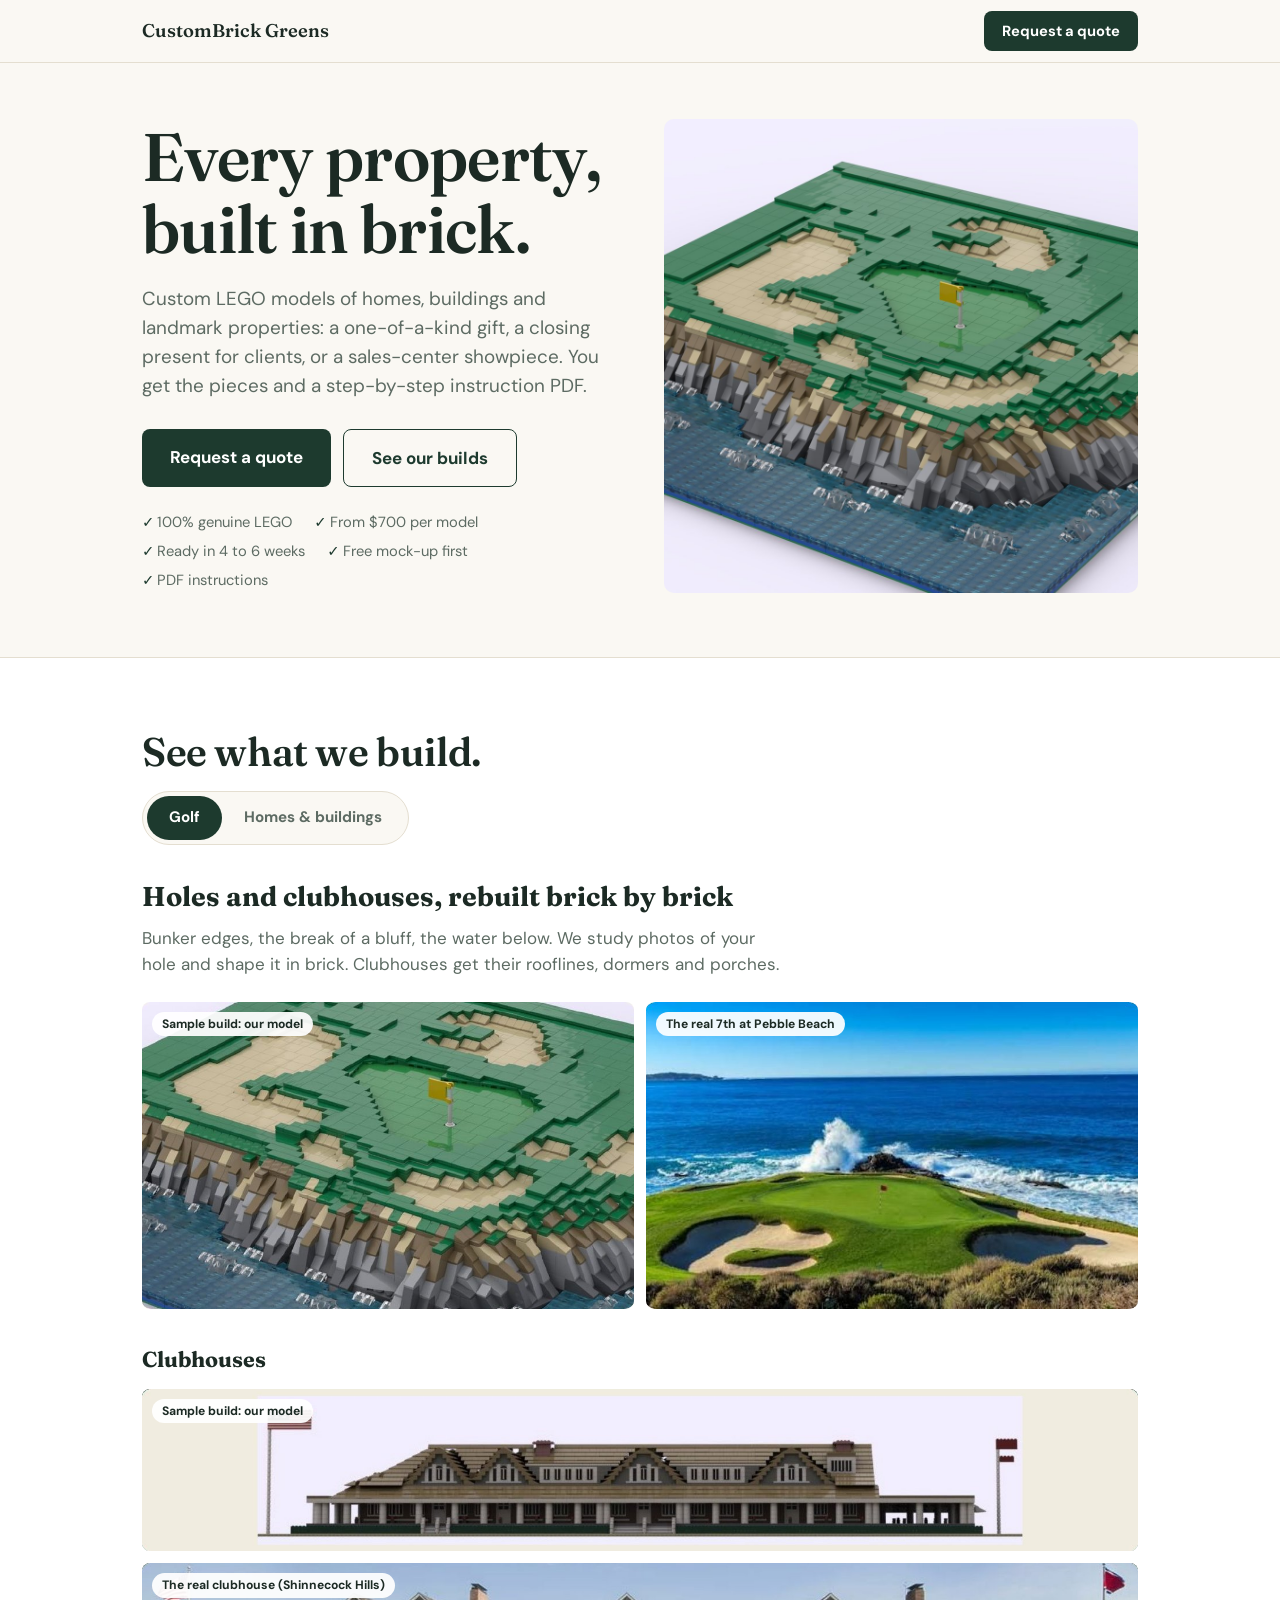
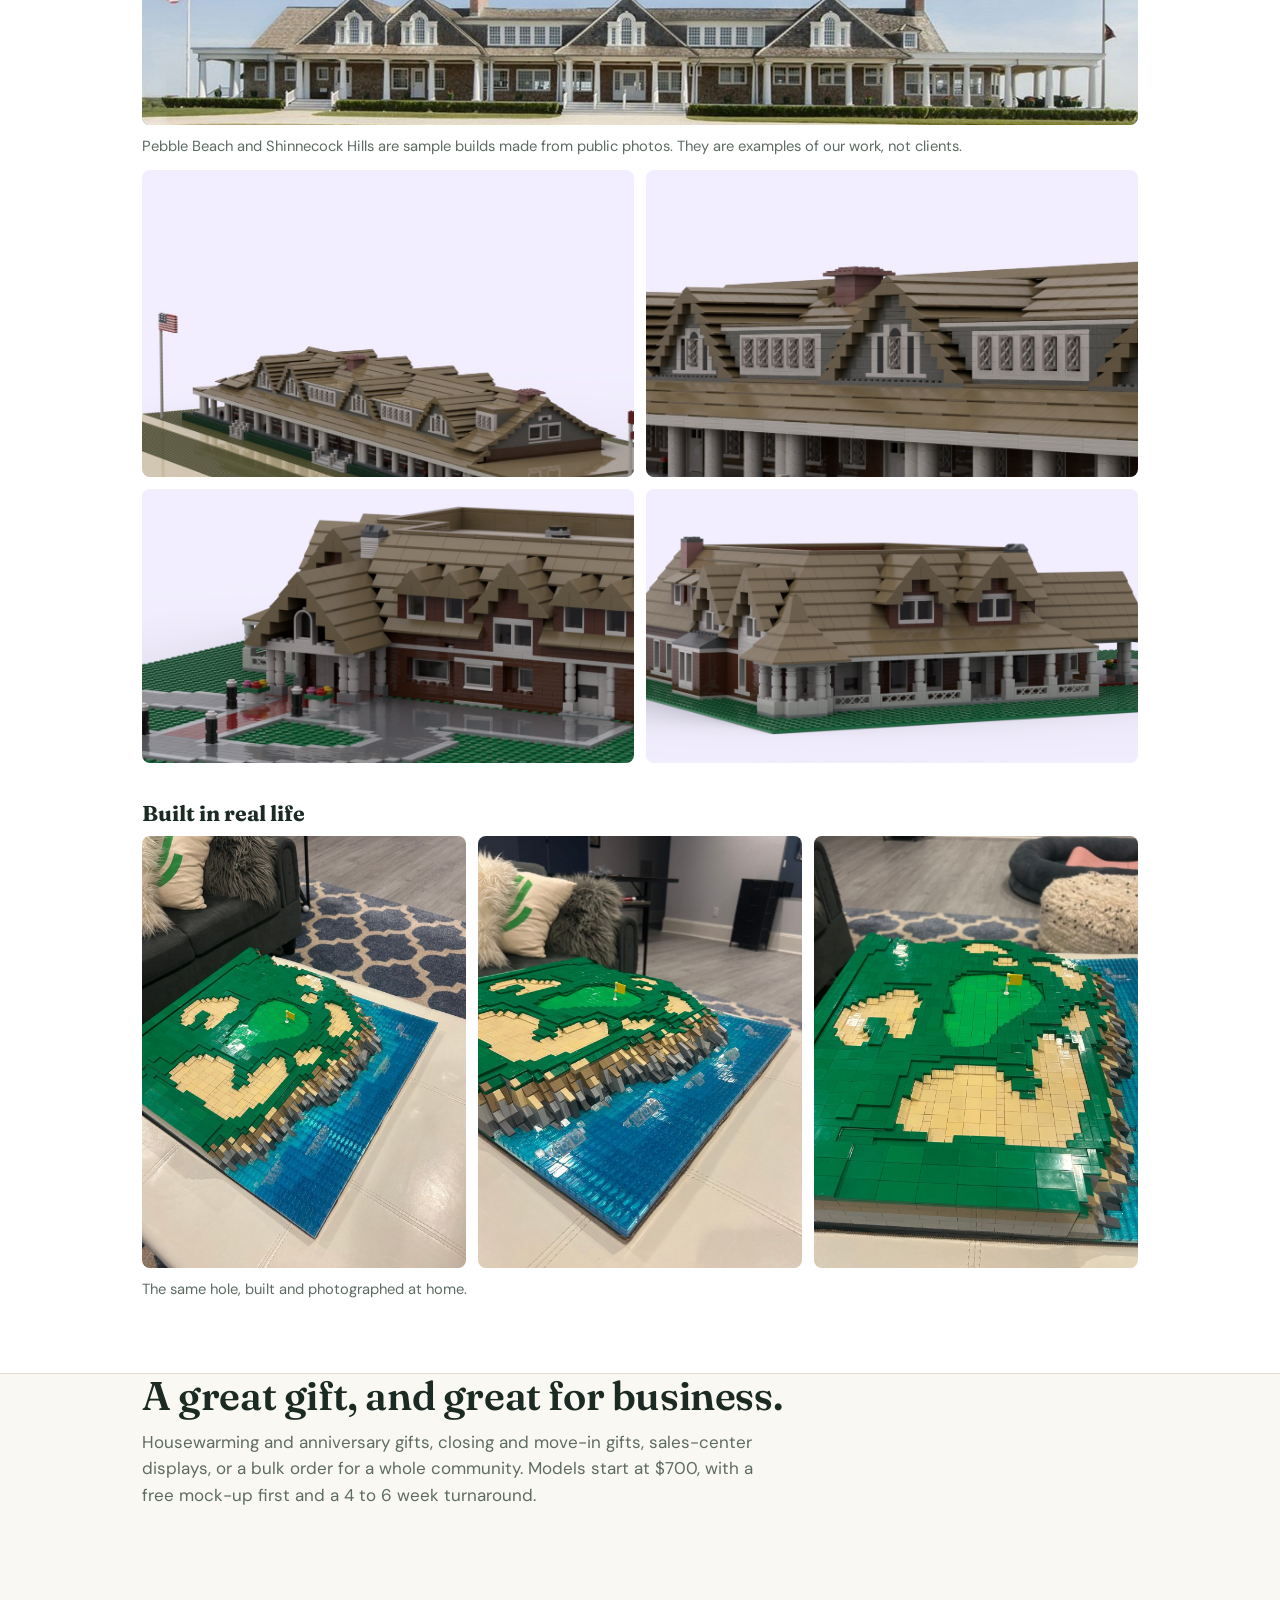
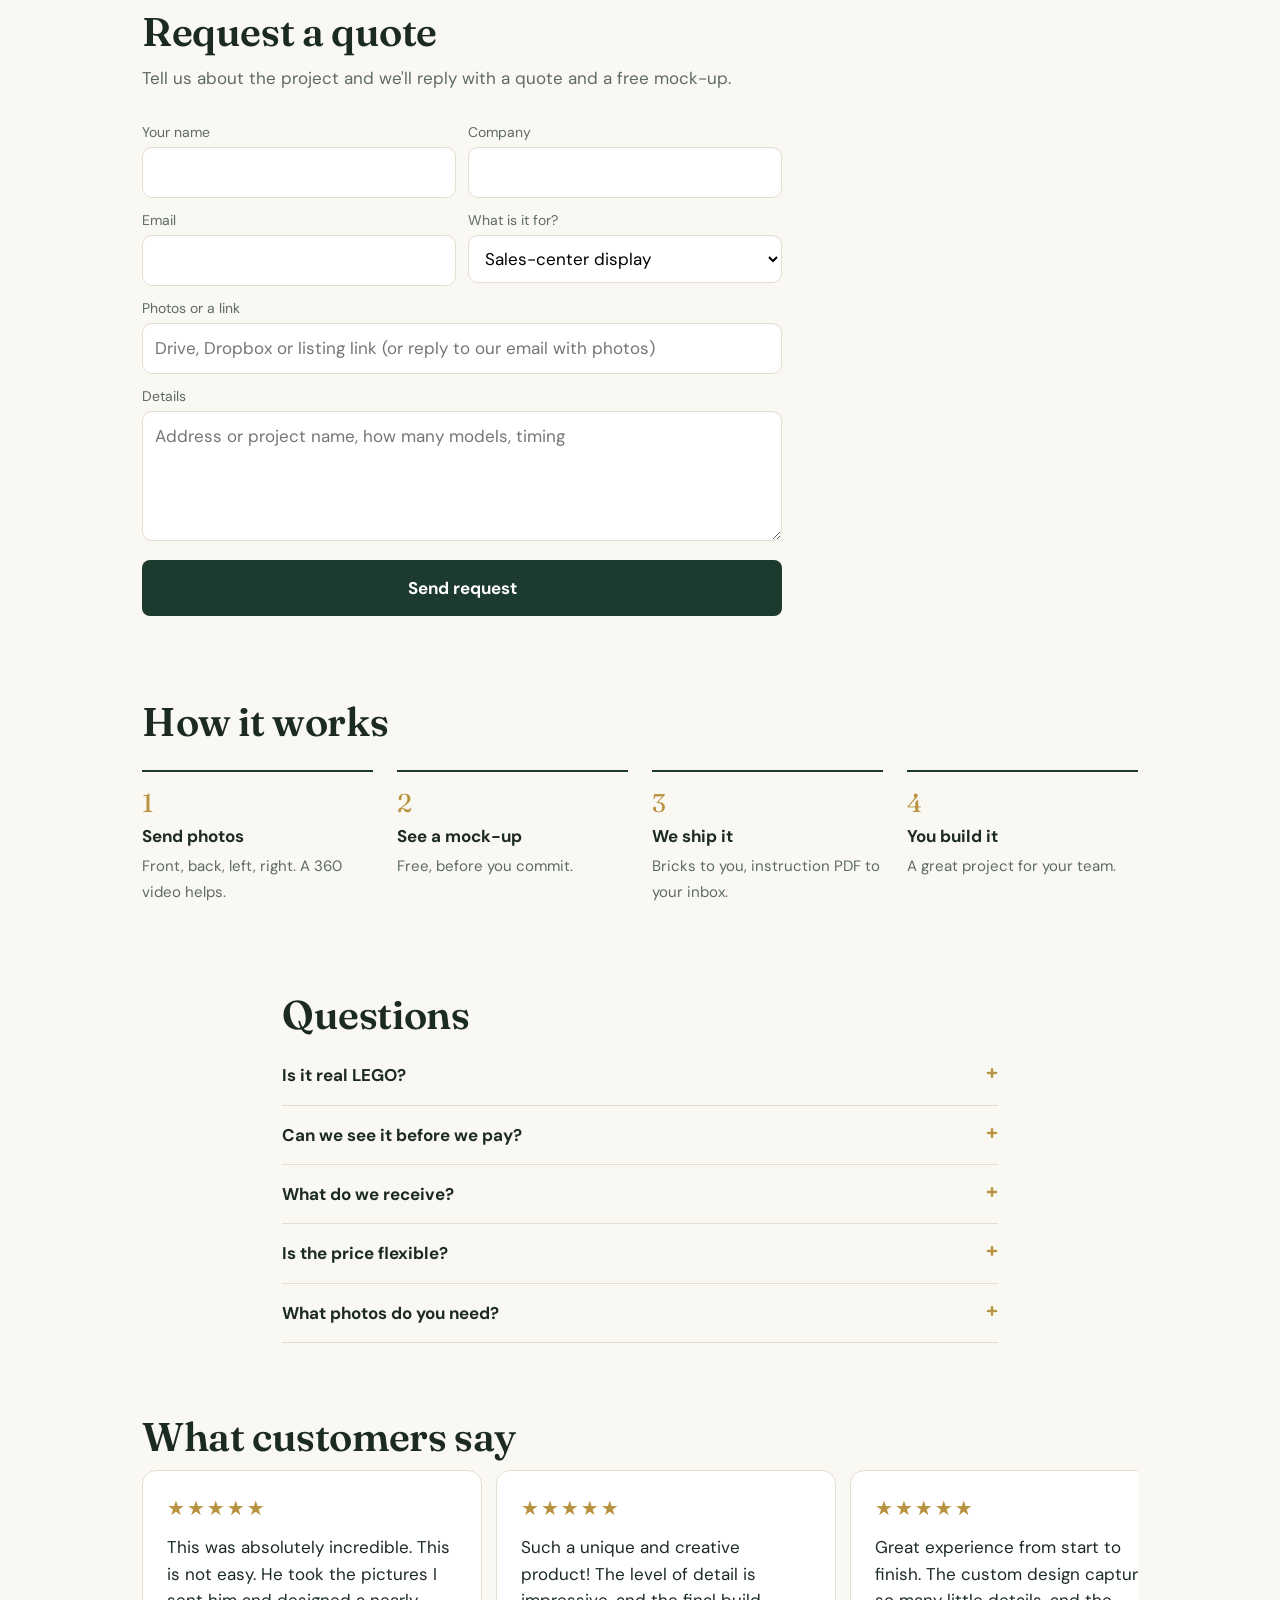
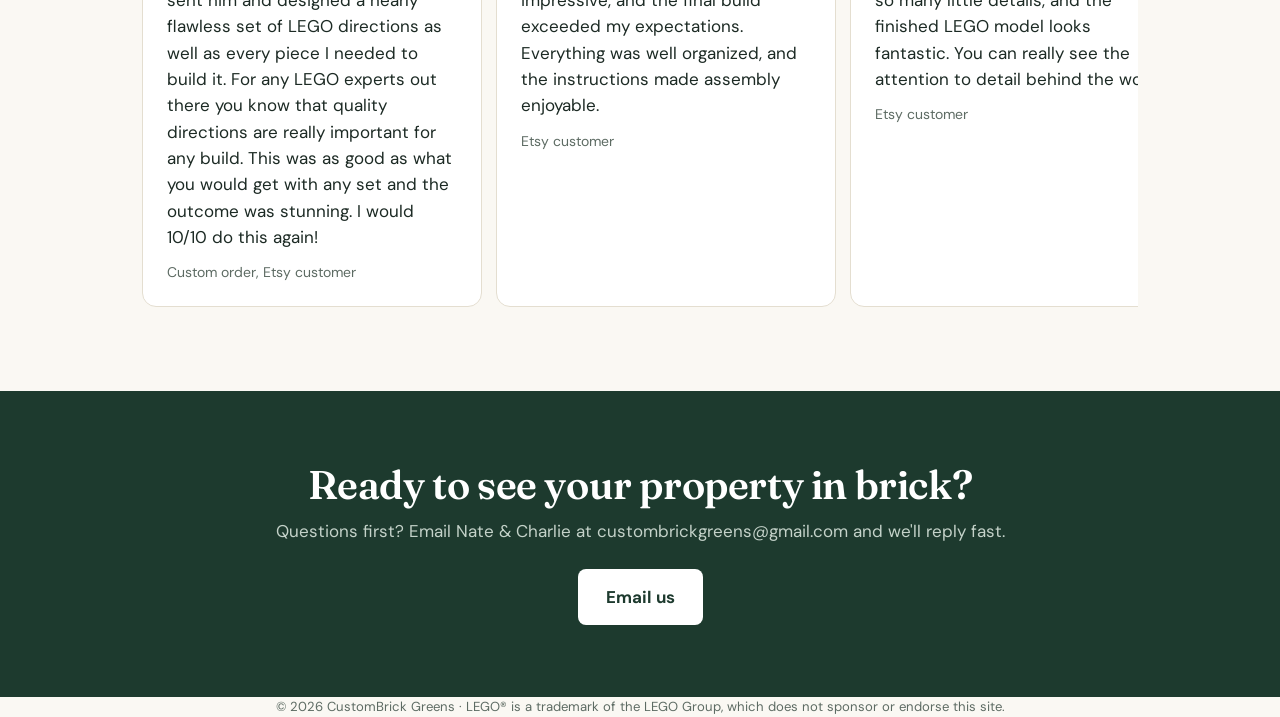
==== commit a3242492: "Revise text in index.html for improved clarity Updated text for clarity and conciseness in various s" ====
--- a/index.html
+++ b/index.html
@@ -16,7 +16,7 @@
 <header>
   <div class="wrap bar">
     <a class="logo" href="#" id="brand">CustomBrick Greens</a>
-    <a class="btn" href="#order">Order</a>
+    <a class="btn" href="#quote">Request a quote</a>
   </div>
 </header>
 
@@ -24,11 +24,10 @@
   <div class="wrap grid">
     <div>
       <h1>Every property, built in brick.</h1>
-      <p>We build custom LEGO models of homes, buildings and landmark properties. They make a one-of-a-kind gift for a homeowner, a client or a family member, or a showpiece for your next project. We also do golf clubhouses and courses. You get the pieces and a step-by-step instruction PDF, and you build it.</p>
+      <p>Custom LEGO models of homes, buildings and landmark properties: a one-of-a-kind gift, a closing present for clients, or a sales-center showpiece. You get the pieces and a step-by-step instruction PDF.</p>
       <div class="row">
-        <a class="btn" href="#order">Order your model</a>
+        <a class="btn" href="#quote">Request a quote</a>
         <a class="btn line" href="#work">See our builds</a>
-        <a class="btn line" href="#quote">Request a quote</a>
       </div>
       <div class="checks"><span>100% genuine LEGO</span><span>From $700 per model</span><span>Ready in 4 to 6 weeks</span><span>Free mock-up first</span><span>PDF instructions</span></div>
     </div>
@@ -98,13 +97,7 @@
 <section id="pros" style="padding-top:0">
   <div class="wrap">
     <h2>A great gift, and great for business.</h2>
-    <p class="sub">A custom LEGO model of a real home makes a one-of-a-kind gift for a new homeowner, a housewarming, a birthday or an anniversary. For builders and realtors it also works as a sales-center display, a closing or move-in gift, or a bulk order for a whole community. Models start at $700, you see a free mock-up before we build, and turnaround is 4 to 6 weeks.</p>
-    <ul class="perks">
-      <li>Housewarming, birthday and anniversary gifts</li>
-      <li>Sales-center display models</li>
-      <li>Closing and move-in gifts</li>
-      <li>Bulk orders: ask for pricing</li>
-    </ul>
+    <p class="sub">Housewarming and anniversary gifts, closing and move-in gifts, sales-center displays, or a bulk order for a whole community. Models start at $700, with a free mock-up first and a 4 to 6 week turnaround.</p>
   </div>
 </section>
 
@@ -138,7 +131,7 @@
   </div>
 </section>
 
-<section id="order">
+<section id="order" style="display:none">
   <div class="wrap">
     <h2>Pick your size and pay.</h2>
     <p class="sub">Every model ships as genuine LEGO pieces. We email you the instructions as a PDF.</p>
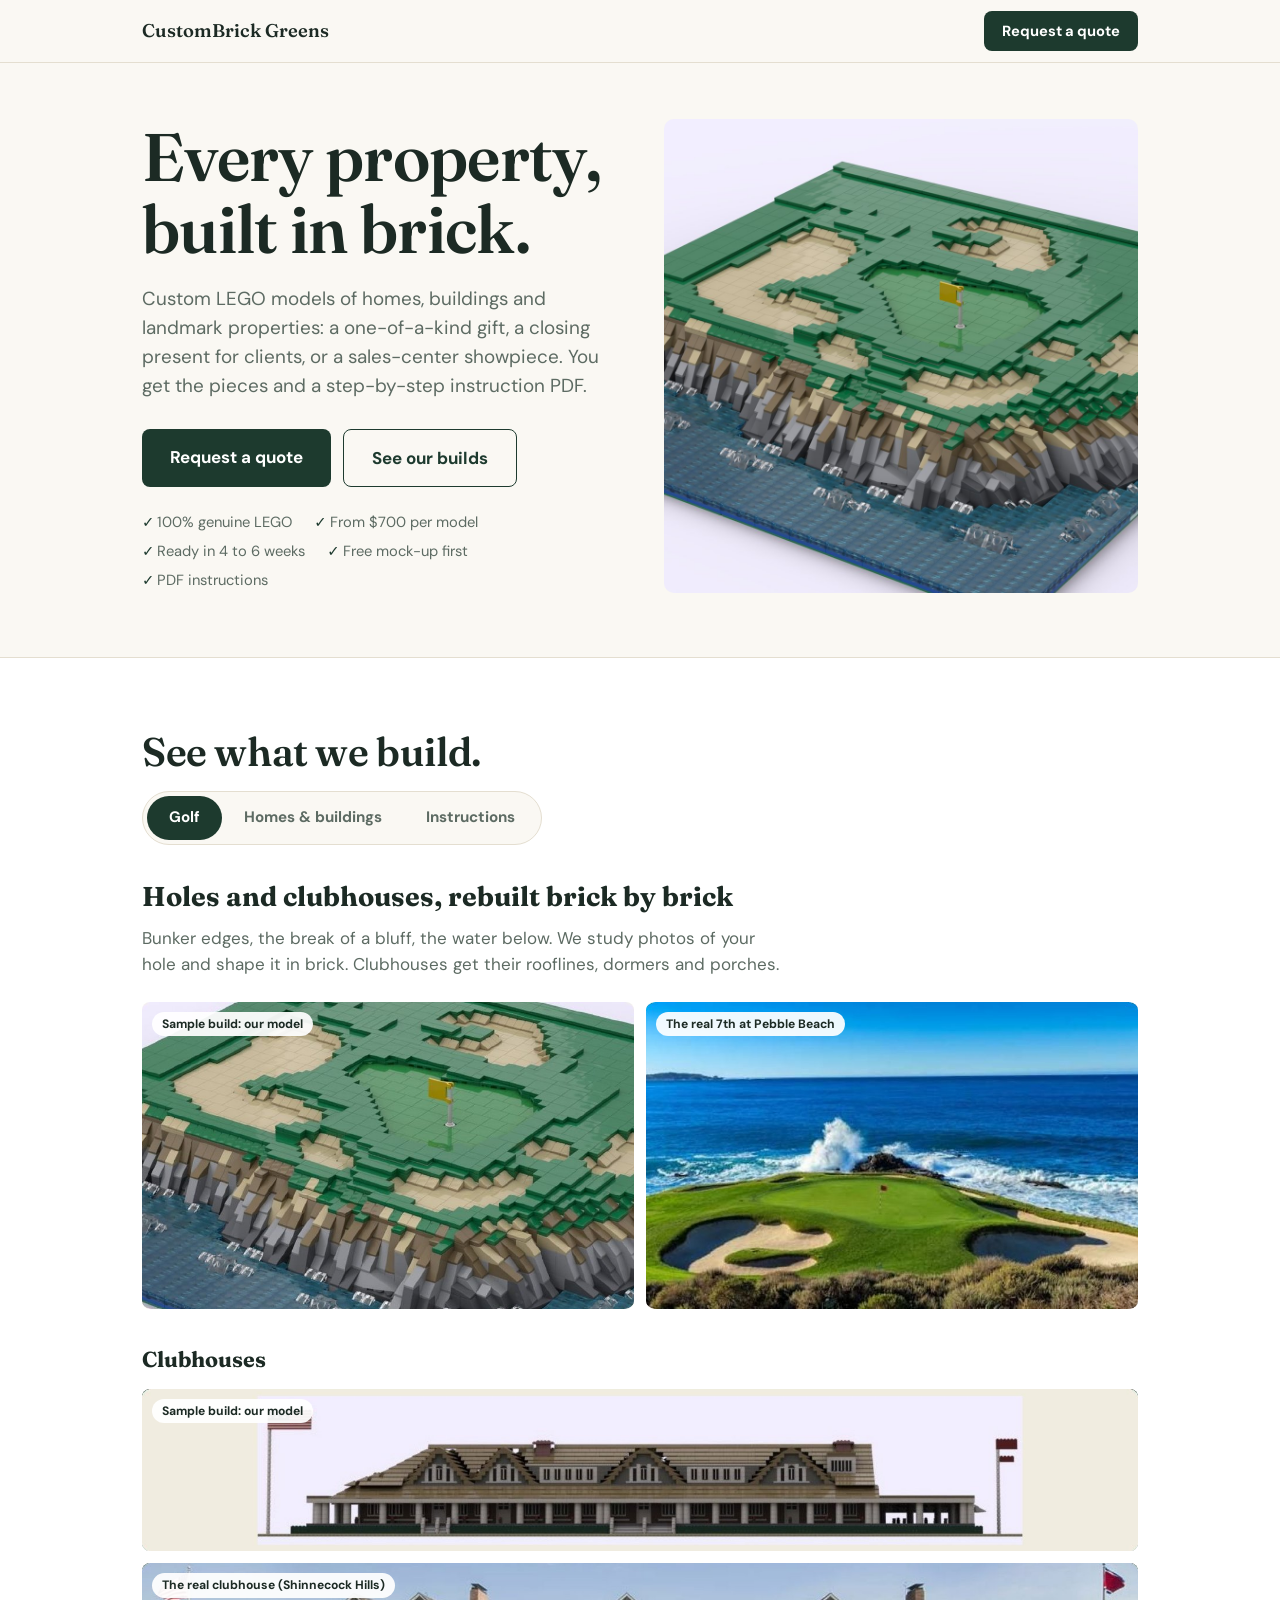
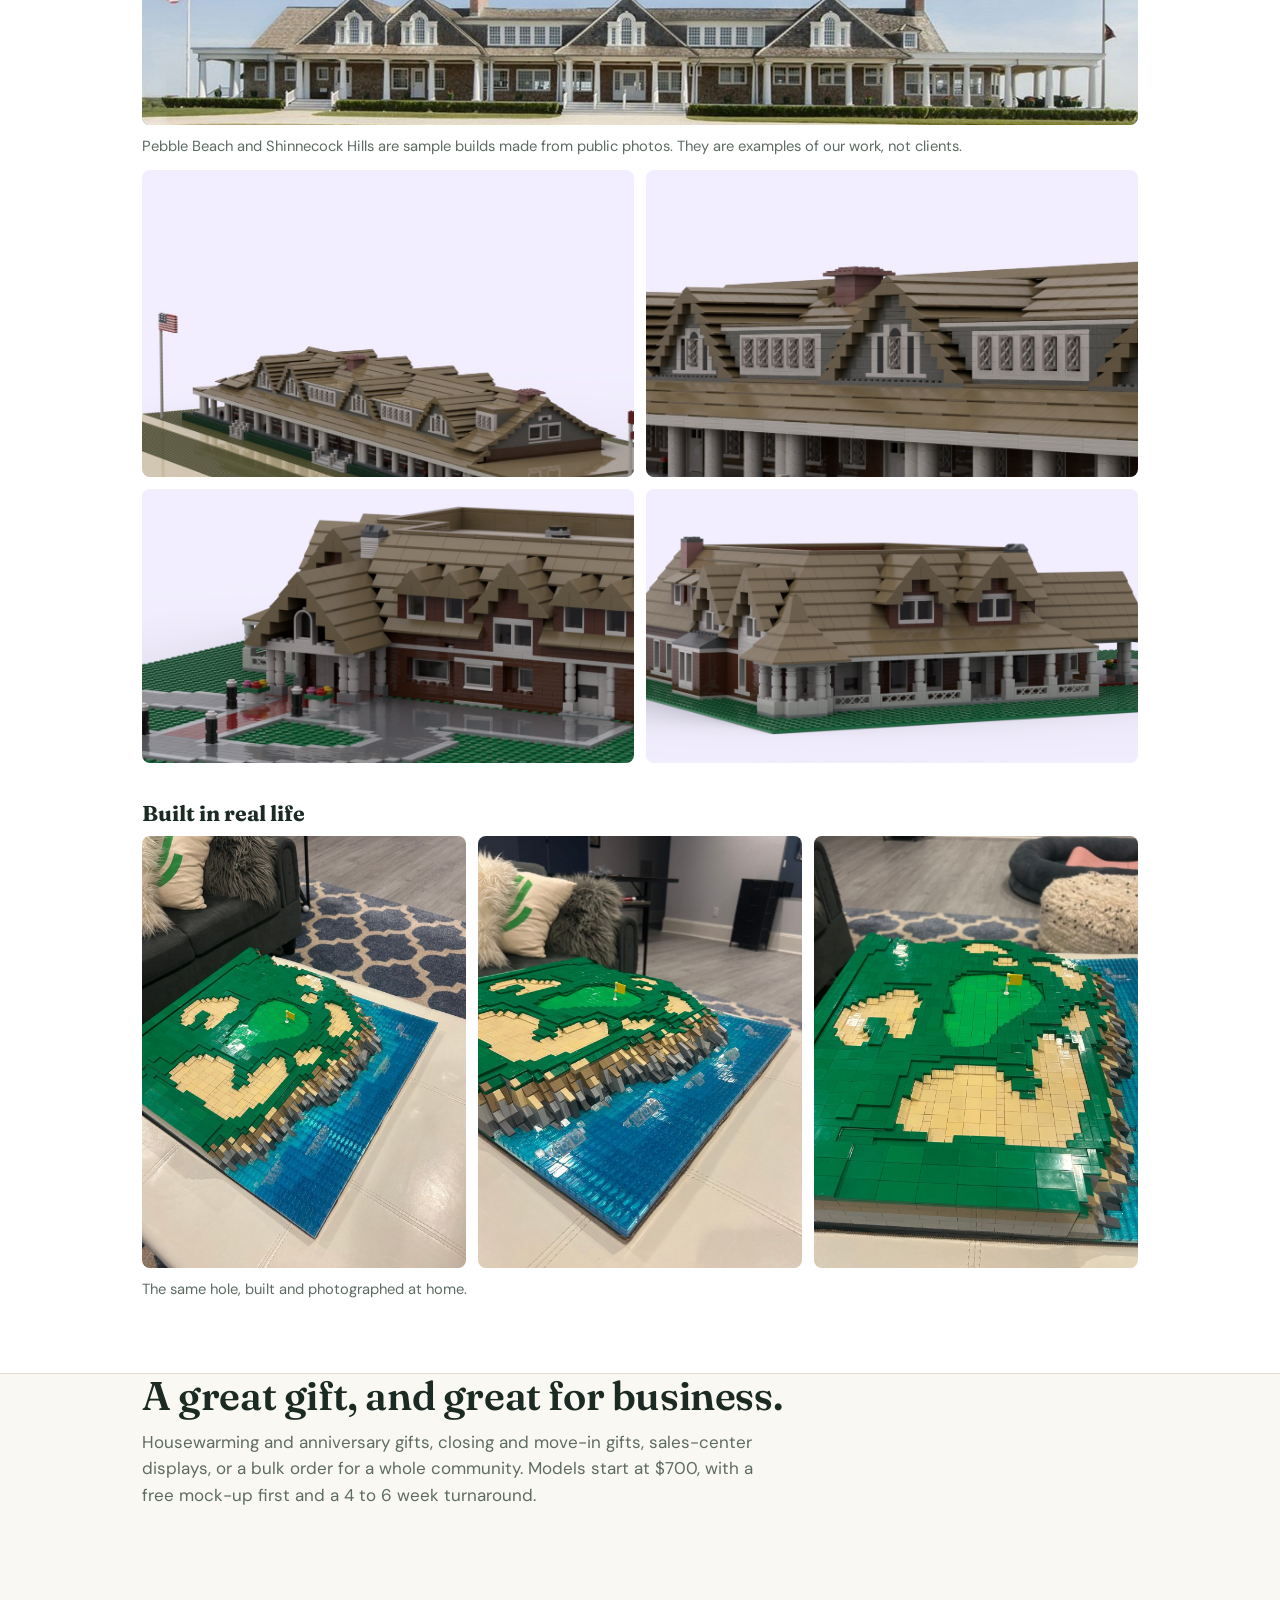
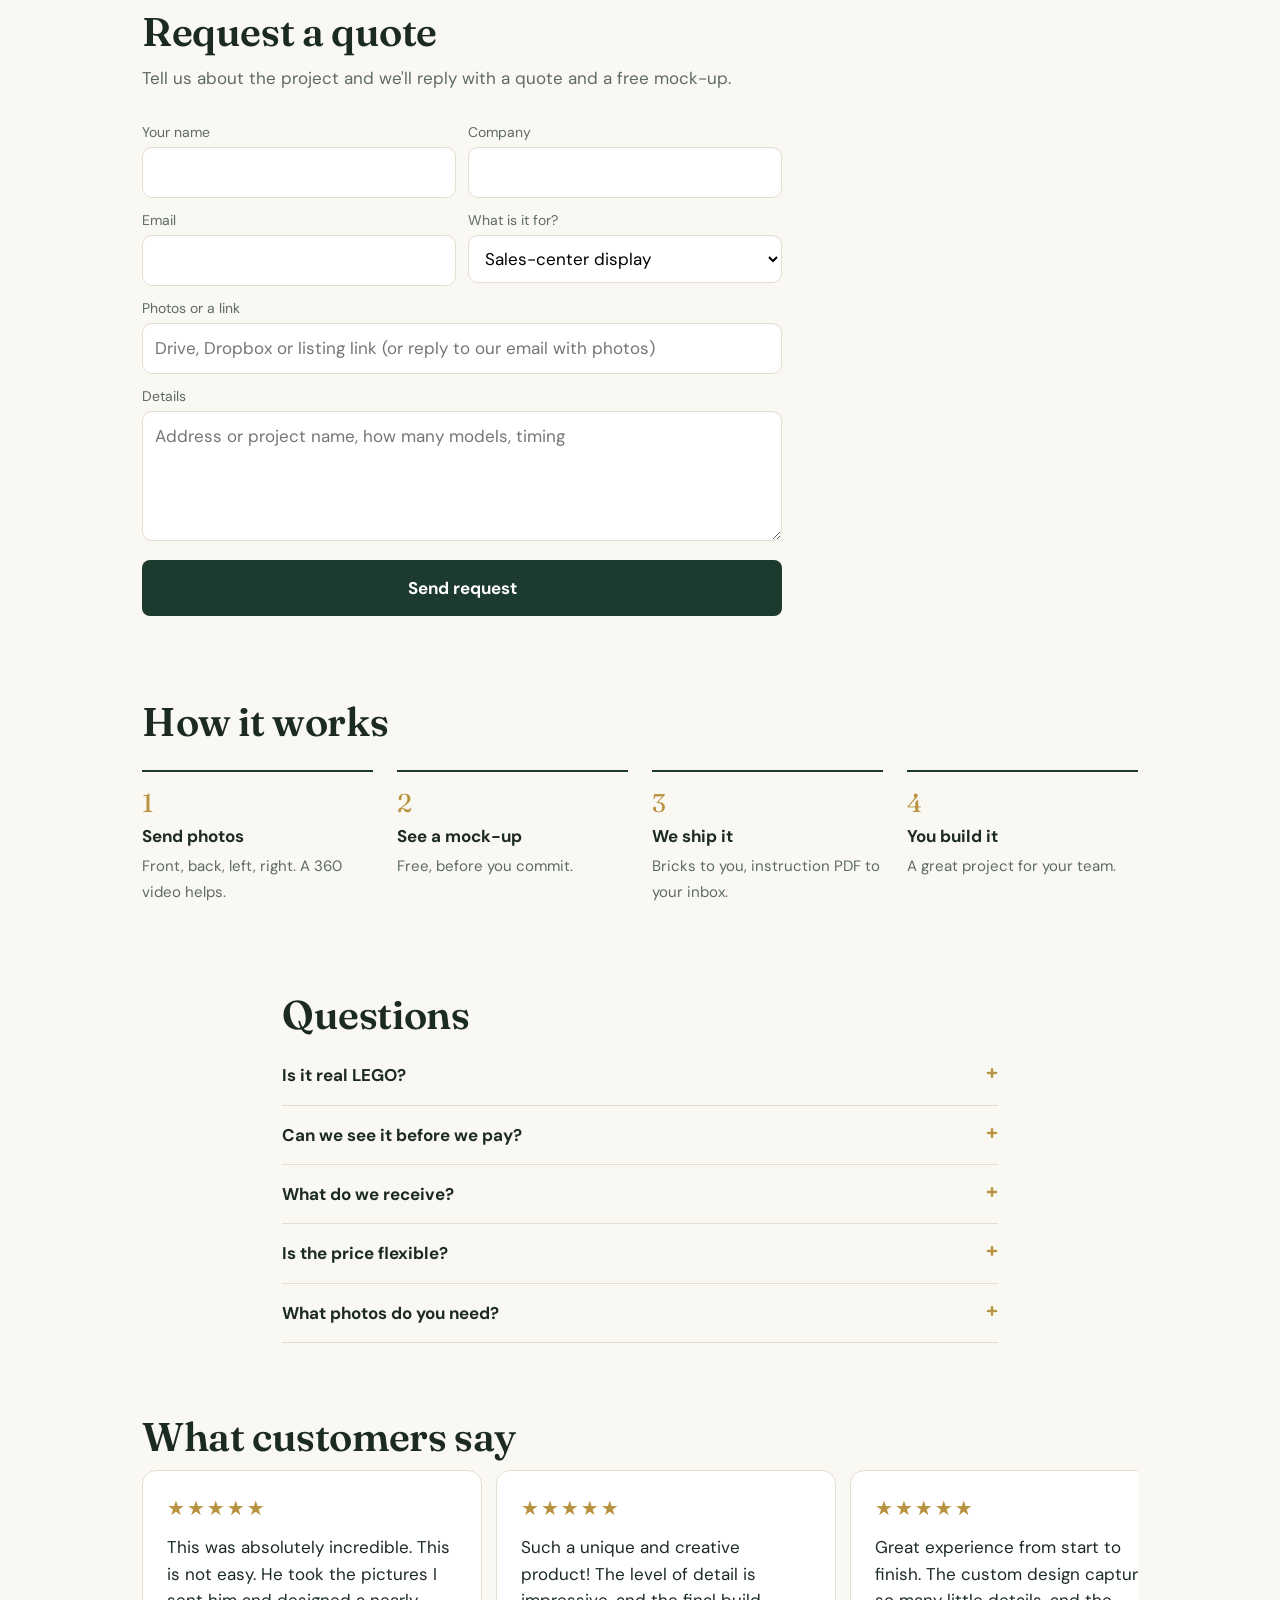
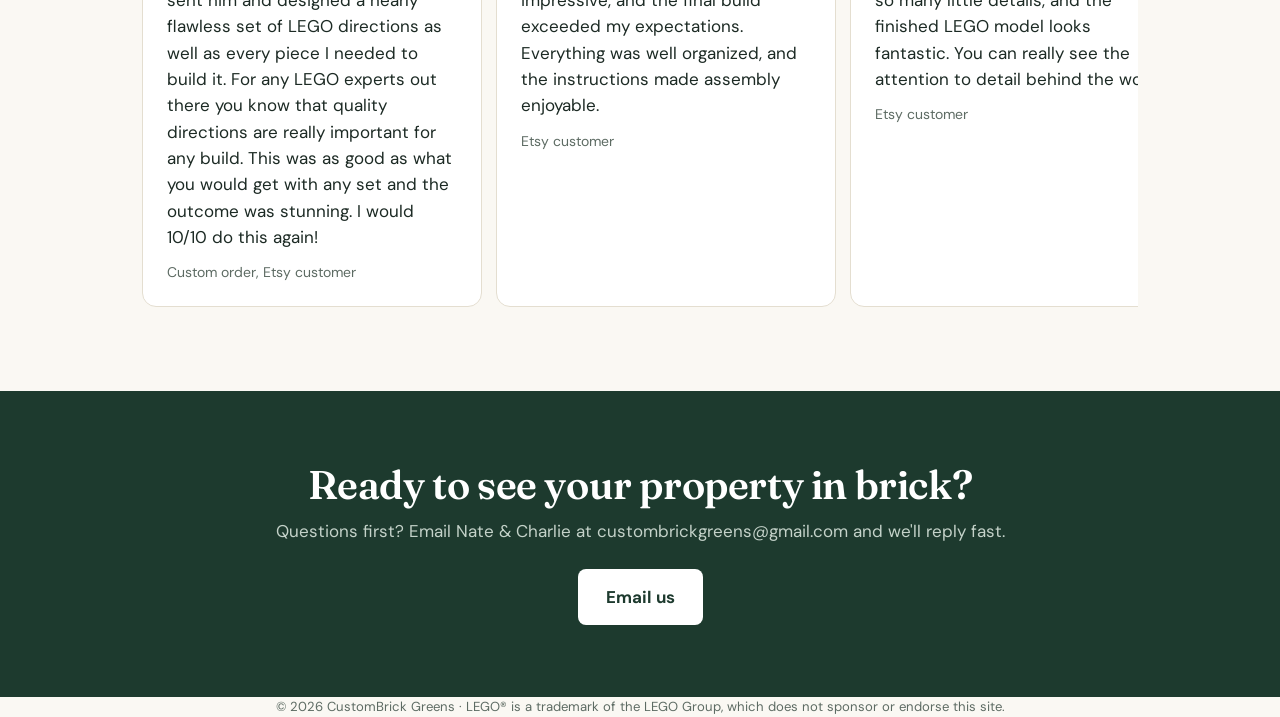
==== commit 9ea155c9: "Add instructions tab and content to index.html Added a new tab for instructions with related content" ====
--- a/index.html
+++ b/index.html
@@ -41,6 +41,7 @@
     <div class="tabs" role="tablist">
       <button class="tab" role="tab" aria-selected="true" data-tab="golf">Golf</button>
       <button class="tab" role="tab" aria-selected="false" data-tab="homes">Homes &amp; buildings</button>
+      <button class="tab" role="tab" aria-selected="false" data-tab="instructions">Instructions</button>
     </div>
 
     <div class="panel on" id="p-golf">
@@ -90,6 +91,13 @@
         <img src="home-shingle-model.jpg" alt="Close-up of a LEGO house model with garage, stairs and railings" style="object-position:center 30%">
       </div>
       <p class="cap">Stairs, railings, garage doors, even the driveway.</p>
+    </div>
+
+    <div class="panel" id="p-instructions">
+      <h3>Step-by-step instructions</h3>
+      <p class="lead">Every model comes with a PDF like this. Each step shows exactly which pieces to add and where.</p>
+      <img src="image.png" alt="Sample page from a CustomBrick Greens instruction PDF with numbered steps and the pieces needed" loading="lazy" style="max-width:460px;width:100%;aspect-ratio:578/395;object-fit:cover;object-position:top;margin:0 auto;display:block">
+      <p class="cap">A sample from one of our instruction PDFs. Tap the image to see more steps.</p>
     </div>
   </div>
 </section>
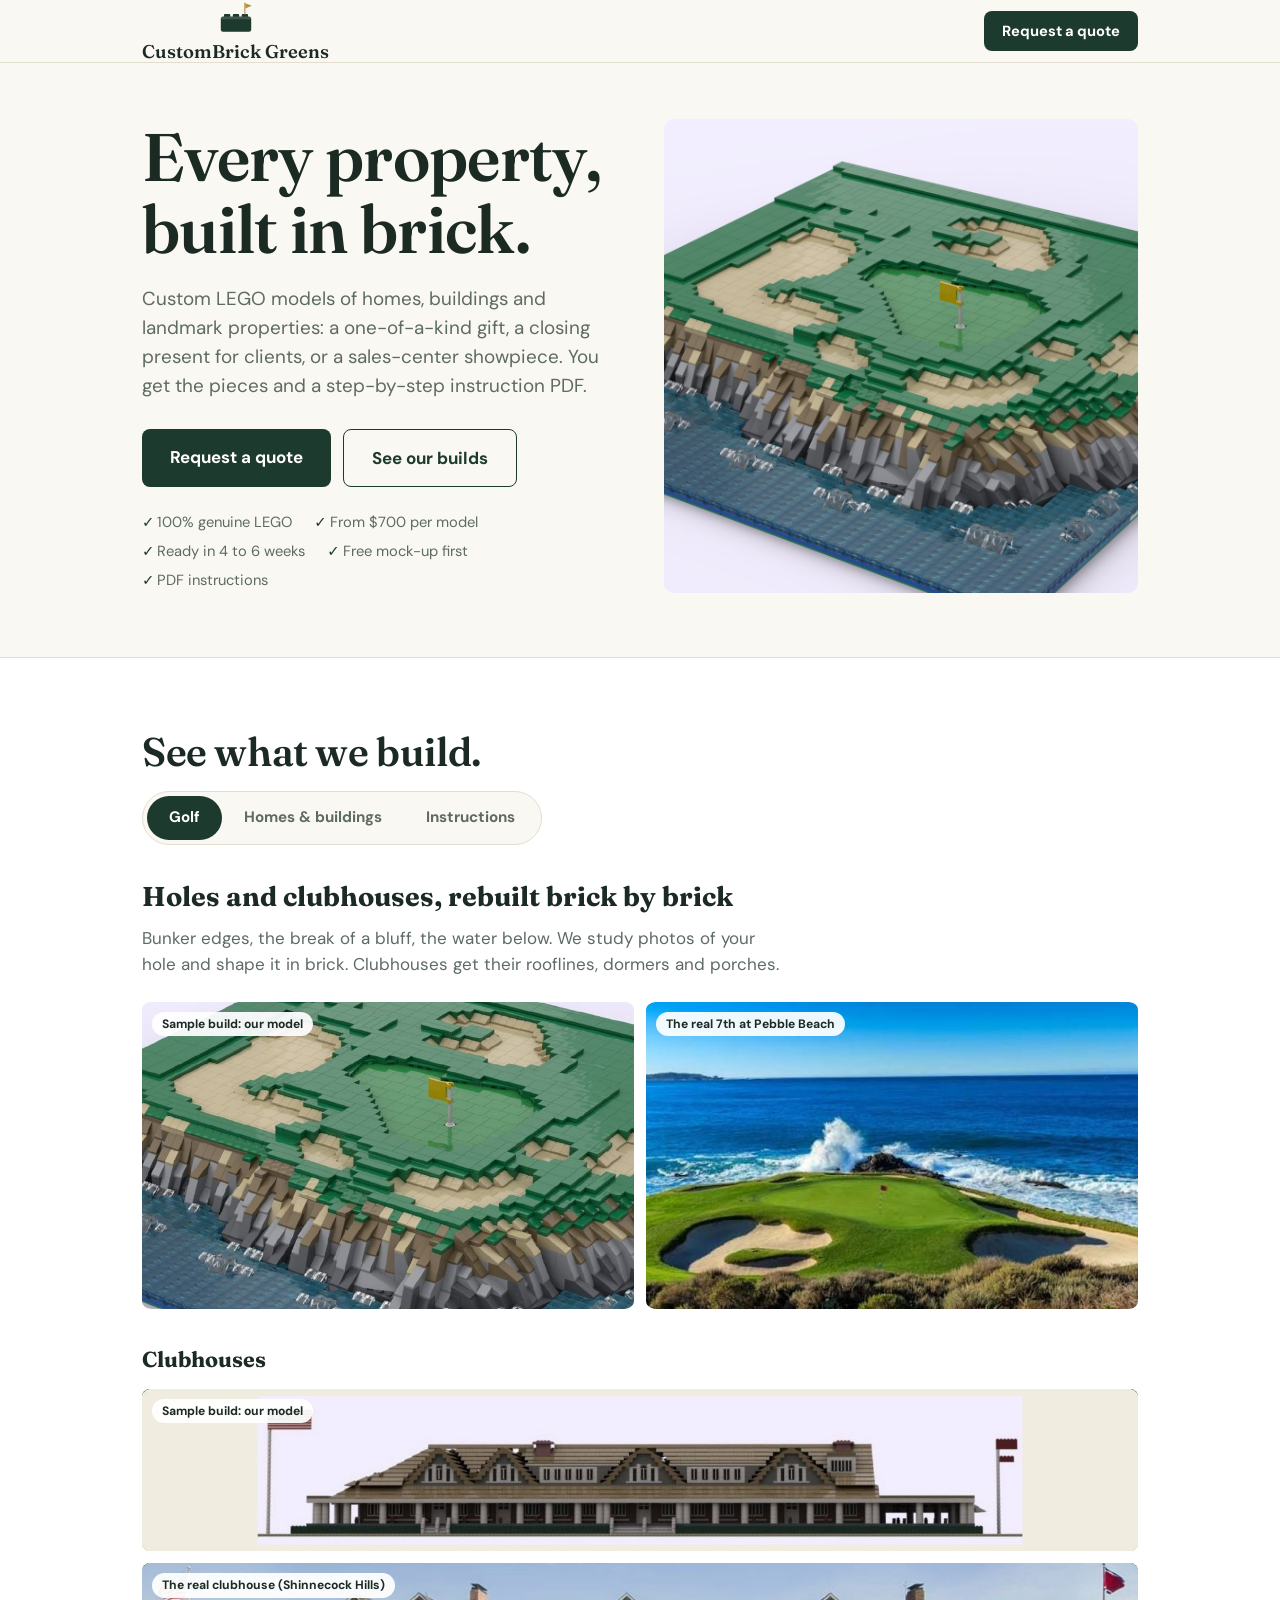
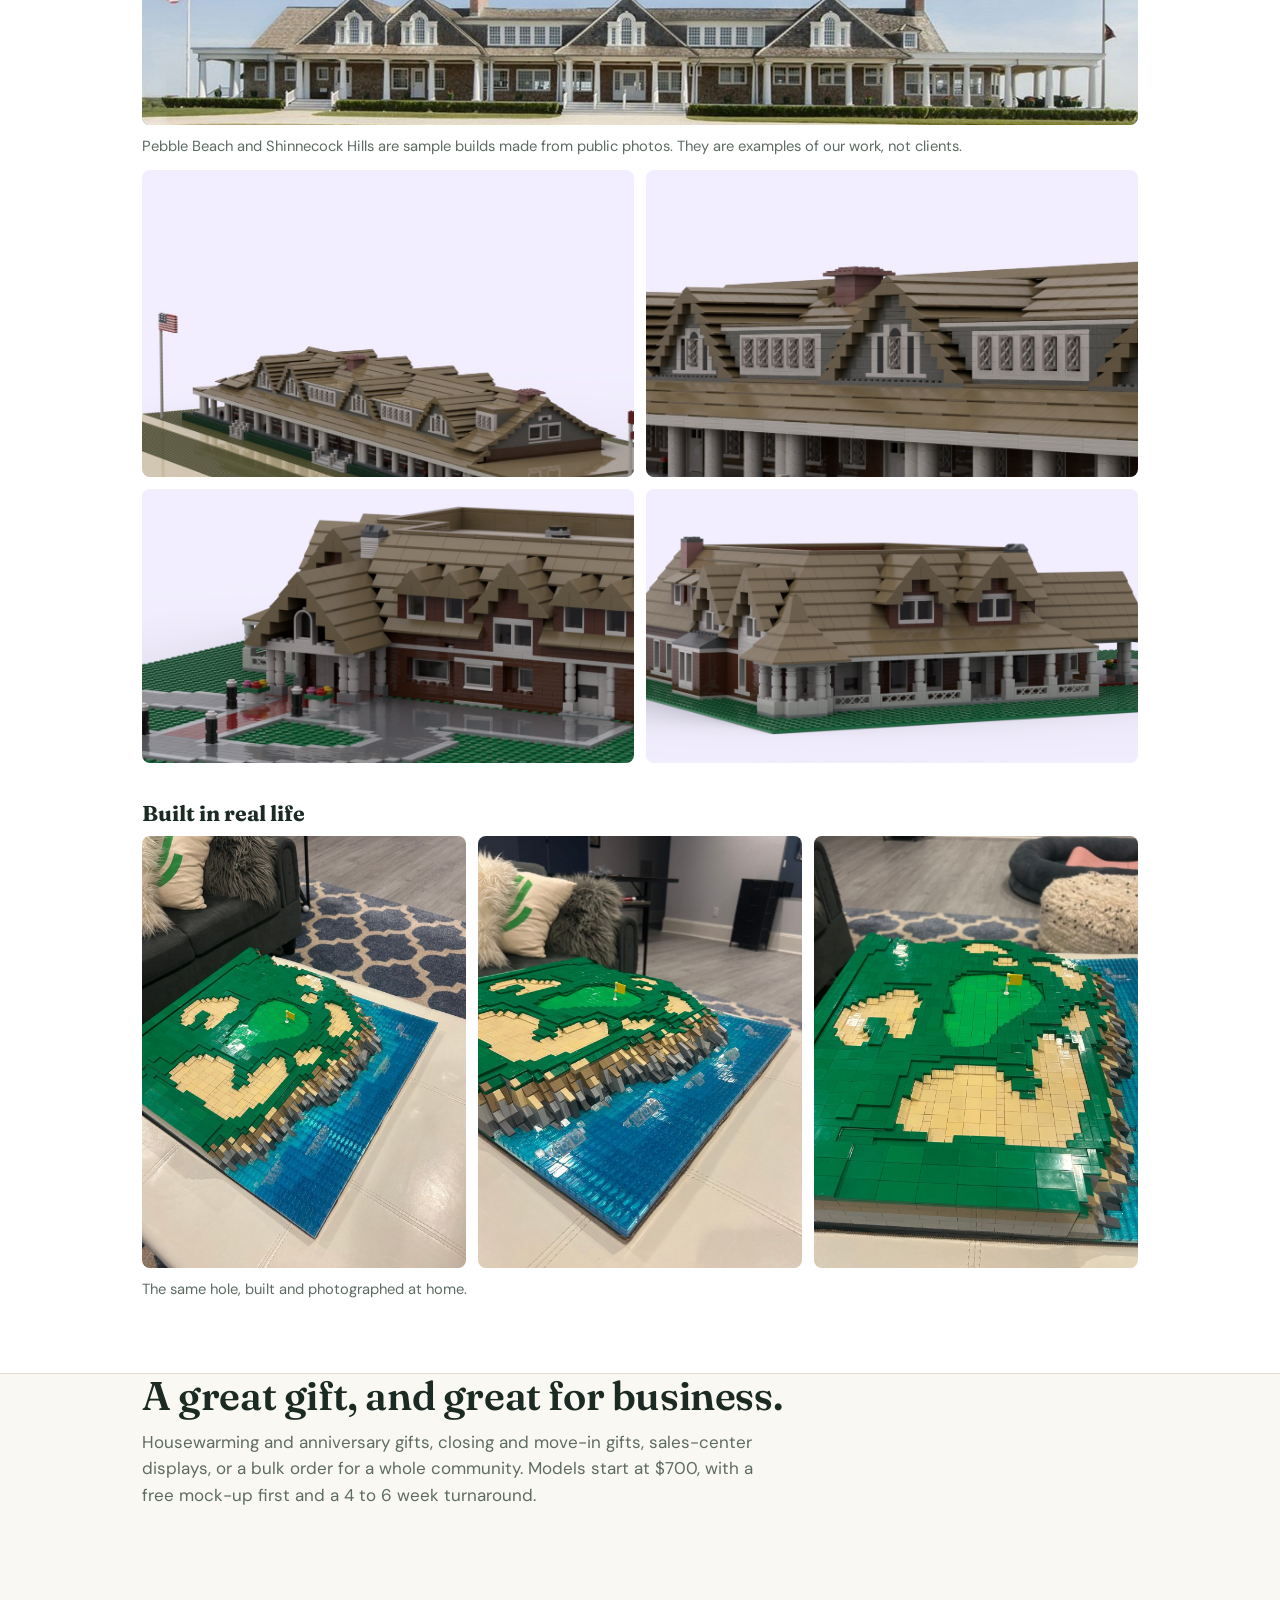
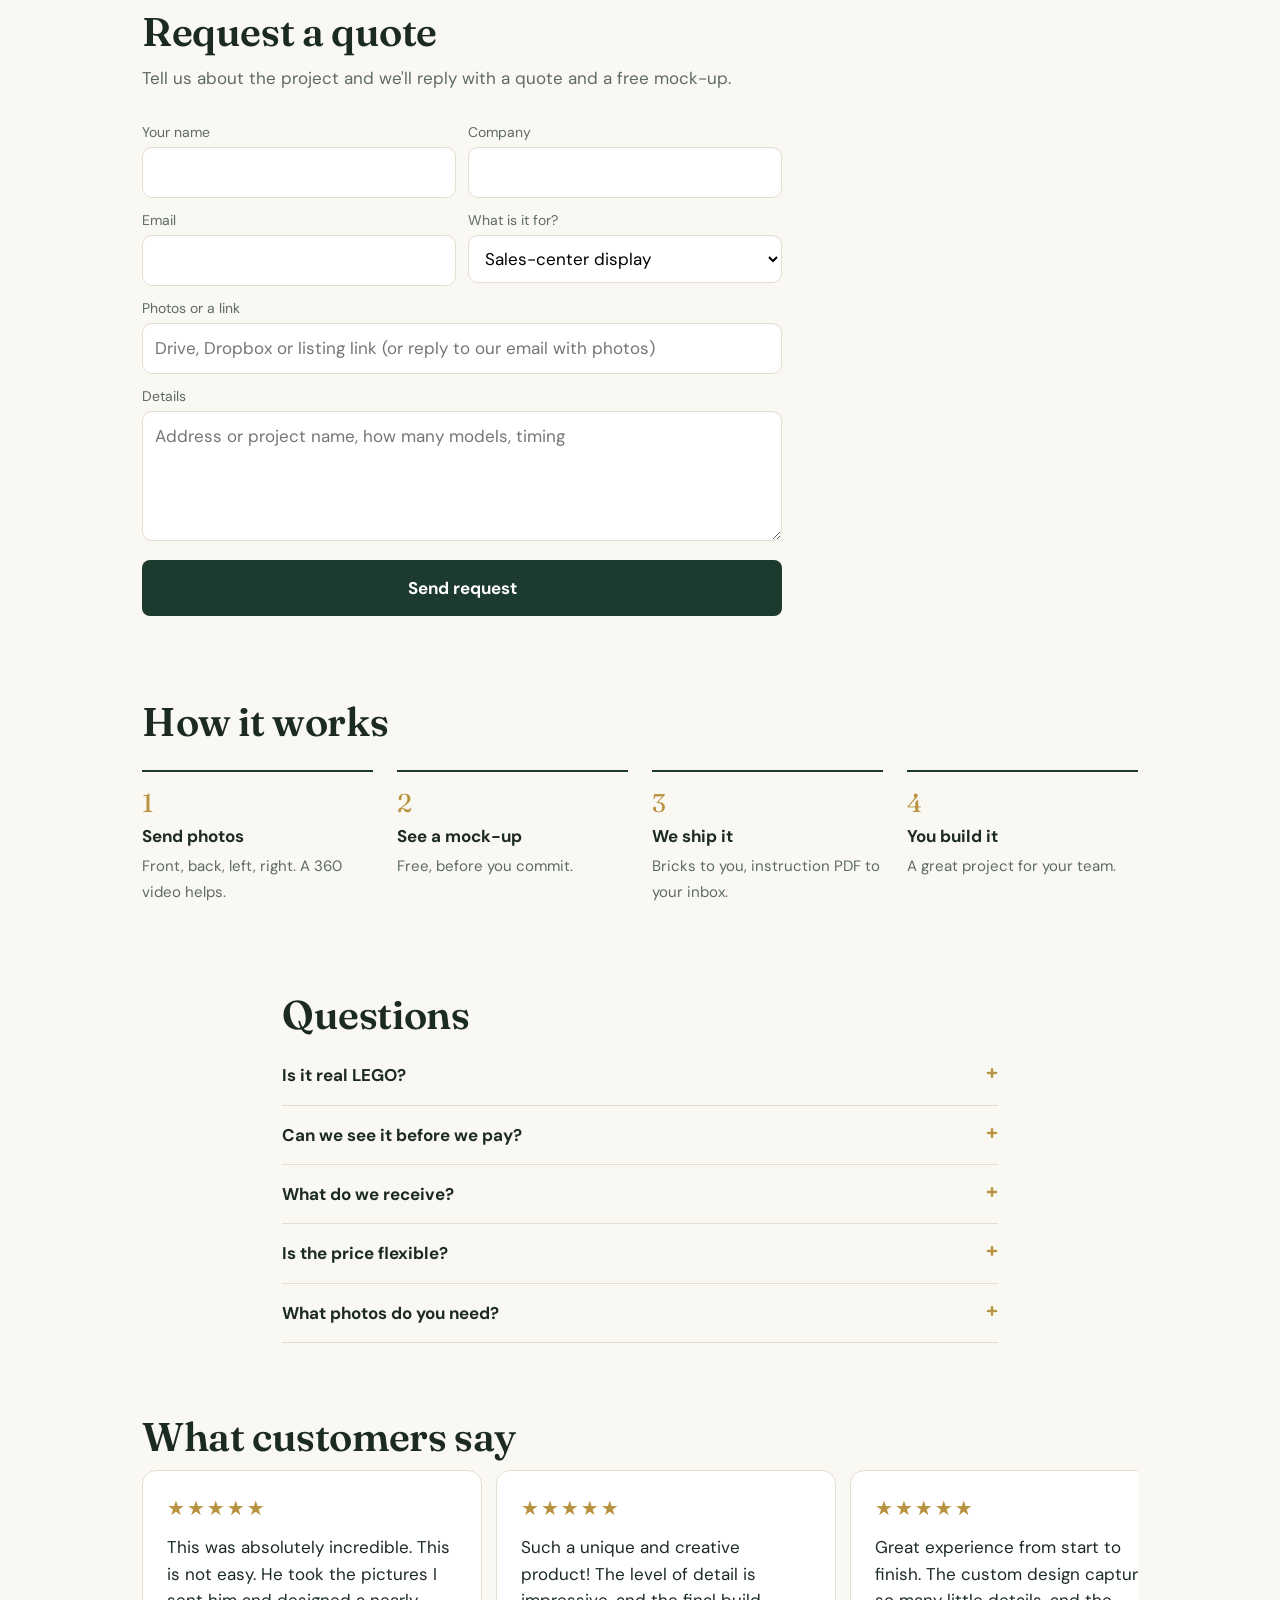
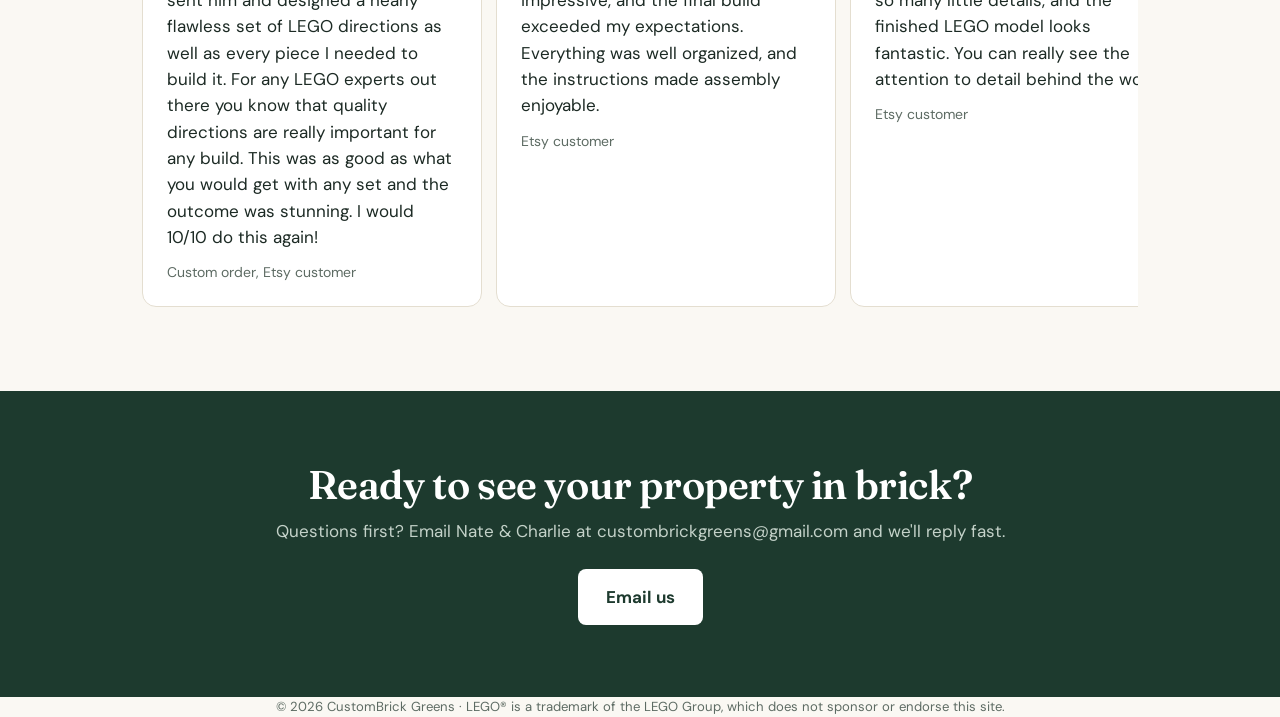
==== commit 67d6a9e6: "Update logo link structure in index.html" ====
--- a/index.html
+++ b/index.html
@@ -3,6 +3,7 @@
 <head>
 <meta charset="utf-8">
 <meta name="viewport" content="width=device-width, initial-scale=1">
+<link rel="icon" type="image/svg+xml" href="favicon.svg">
 <title>CustomBrick Greens | Custom LEGO models of homes, buildings and properties</title>
 <meta name="description" content="Custom LEGO models of homes, buildings and clubhouses, a one-of-a-kind gift, and a standout for realtors, builders and clubs. Genuine LEGO, instruction PDF included, free mock-up first.">
 <link rel="preconnect" href="https://fonts.googleapis.com">
@@ -15,7 +16,7 @@
 
 <header>
   <div class="wrap bar">
-    <a class="logo" href="#" id="brand">CustomBrick Greens</a>
+    <a class="logo" href="#" style="display:flex;flex-direction:column;align-items:center;gap:4px;line-height:1.1"><img src="logo.svg" alt="" width="38" height="38"><span id="brand">CustomBrick Greens</span></a>
     <a class="btn" href="#quote">Request a quote</a>
   </div>
 </header>
@@ -84,6 +85,7 @@
         <img src="house-render-2.jpg" alt="Design of a LEGO house, front view" style="aspect-ratio:1/1">
       </div>
       <div class="pair" style="margin-top:12px"><figure><figcaption>Design vs. the real building</figcaption><img src="building-render-vs-real.jpg" alt="LEGO design of a brick building next to the real building" style="background:#fff"></figure></div>
+      <div style="margin-top:12px;display:grid;grid-template-columns:repeat(auto-fit,minmax(260px,1fr));gap:12px"><figure style="margin:0"><figcaption>Wilton House, the real building</figcaption><img src="wilton_house_real.png" alt="The real Wilton House, a two-story brick colonial" loading="lazy" style="aspect-ratio:1/1;object-fit:cover"></figure><figure style="margin:0"><figcaption>Our model: one of our bigger builds, 10,000 pieces</figcaption><img src="wilton_house.png" alt="LEGO model of Wilton House, 10,000 pieces" loading="lazy" style="aspect-ratio:1/1;object-fit:cover"></figure></div>
       <h4 class="sub2">Finished builds</h4>
       <div class="g3">
         <img src="home-build-1.jpg" alt="Finished LEGO house model on a green baseplate">
